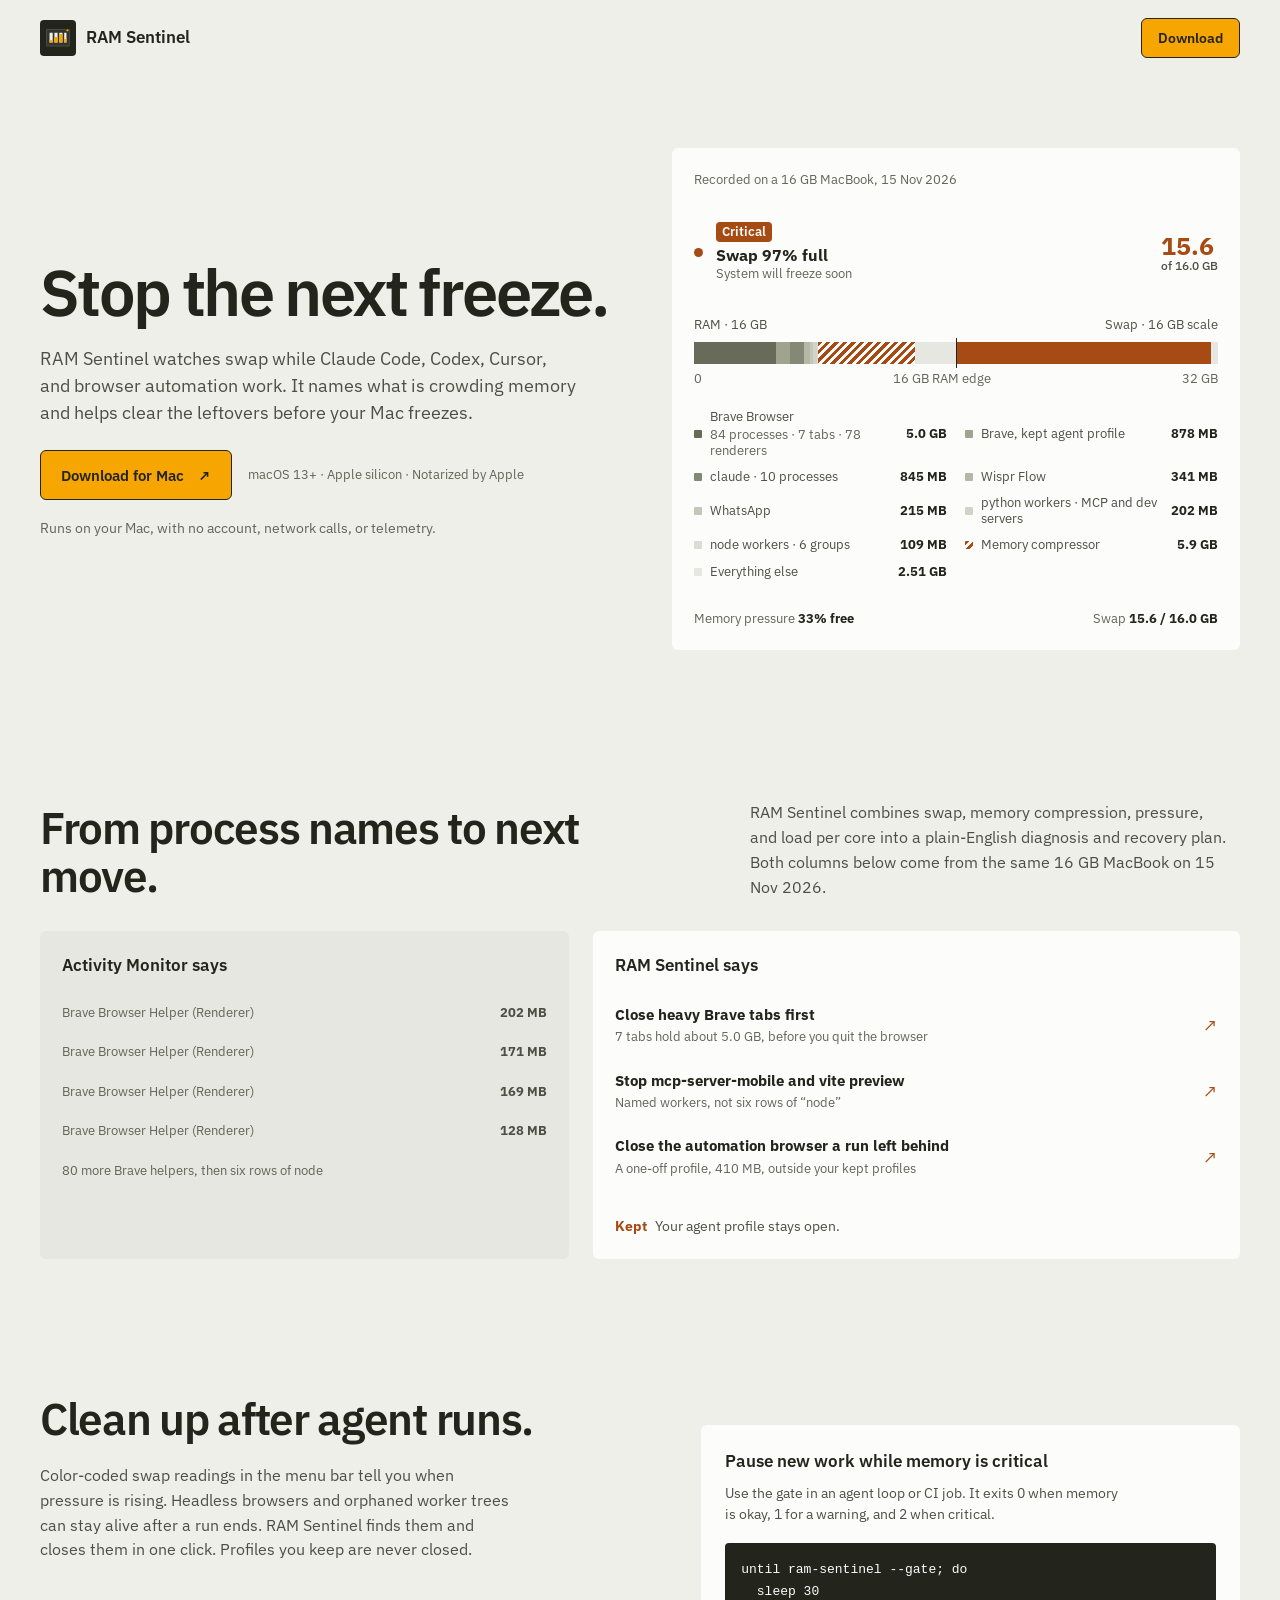
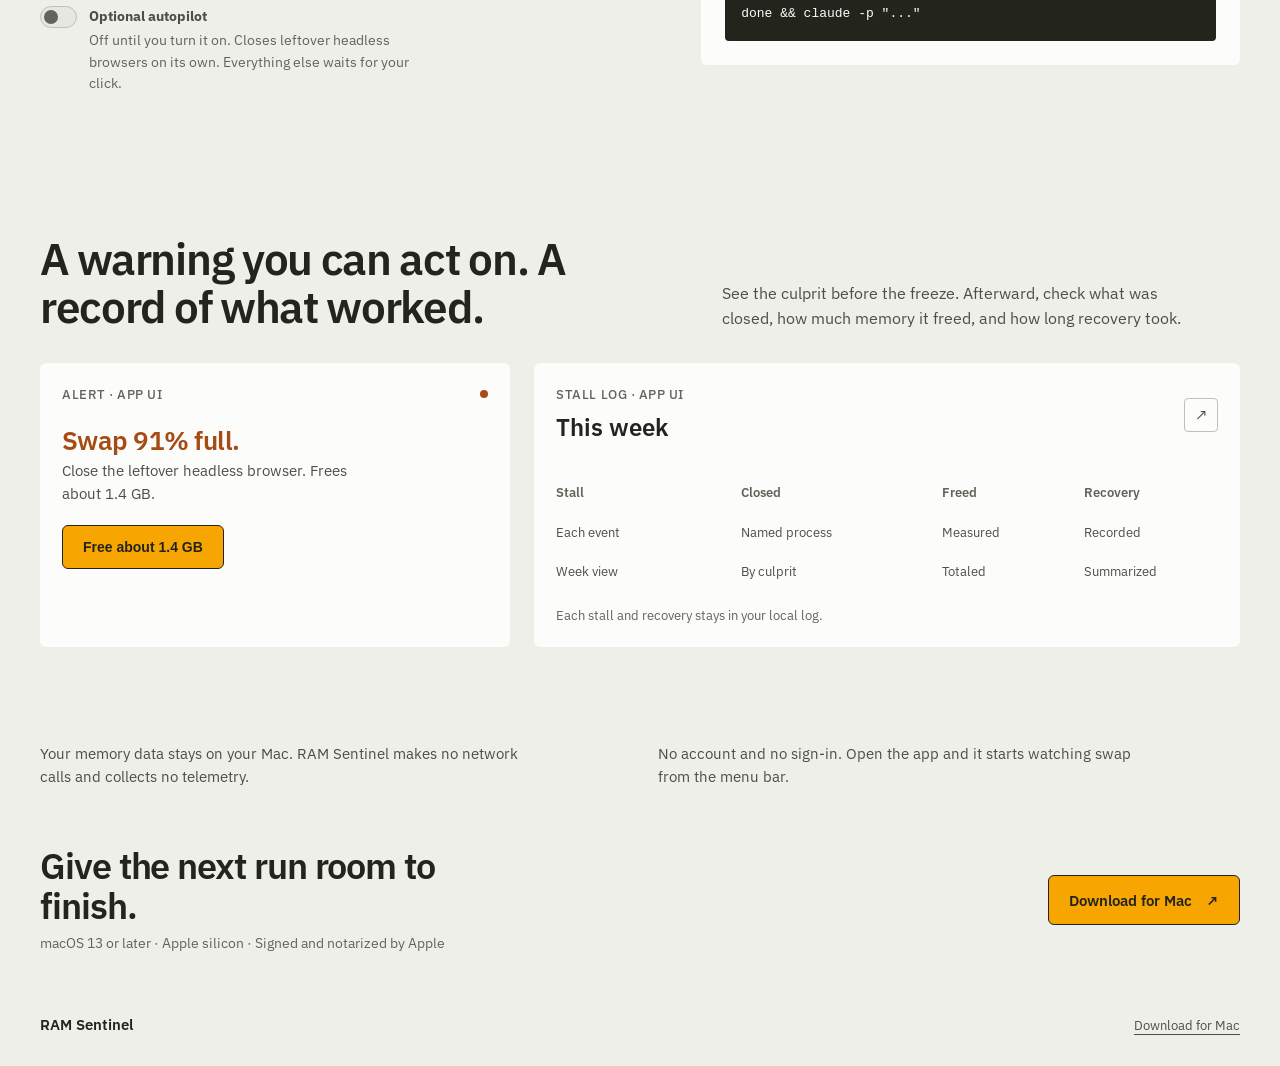
==== index.html @ 706f634c "site: RAM Sentinel landing page" ====
<!doctype html>
<html lang="en">
  <head>
    <meta charset="utf-8">
    <meta name="viewport" content="width=device-width, initial-scale=1">
    <meta name="description" content="RAM Sentinel warns Mac AI-agent workflows before swap fills, names the process behind the pressure, and helps you recover before a freeze.">
    <meta name="theme-color" content="#eeefe9">
    <meta property="og:type" content="website">
    <meta property="og:title" content="RAM Sentinel | Close the right thing before your Mac freezes">
    <meta property="og:description" content="A private Mac memory autopilot for developers running AI agents and browser automation.">
    <meta name="twitter:card" content="summary">
    <meta name="twitter:title" content="RAM Sentinel | Close the right thing before your Mac freezes">
    <meta name="twitter:description" content="A private Mac memory autopilot for developers running AI agents and browser automation.">
    <title>RAM Sentinel | Close the right thing before your Mac freezes</title>
    <link rel="icon" type="image/svg+xml" href="./ram-sentinel-mark.svg">
    <link rel="preconnect" href="https://fonts.googleapis.com">
    <link rel="preconnect" href="https://fonts.gstatic.com" crossorigin>
    <link href="https://fonts.googleapis.com/css2?family=IBM+Plex+Sans:wght@400;500;600;700&display=swap" rel="stylesheet">
    <link rel="stylesheet" href="./style.css">
  </head>
  <body>
    <header class="masthead">
      <a class="brand" href="./" aria-label="RAM Sentinel home">
        <img src="./ram-sentinel-mark.svg" width="36" height="36" alt="">
        <span>RAM Sentinel</span>
      </a>
      <nav aria-label="Main navigation">
        <a class="button button-small" href="https://github.com/kamalbuilds/ram-sentinel-releases/releases/latest/download/RamSentinel-macos.dmg">Download</a>
      </nav>
    </header>

    <main>
      <section class="hero" aria-labelledby="hero-title">
        <div class="hero-copy">
          <h1 id="hero-title">Stop the next freeze.</h1>
          <p class="lede">RAM Sentinel watches swap while Claude Code, Codex, Cursor, and browser automation work. It names what is crowding memory and helps clear the leftovers before your Mac freezes.</p>
          <div class="actions">
            <a class="button" href="https://github.com/kamalbuilds/ram-sentinel-releases/releases/latest/download/RamSentinel-macos.dmg">Download for Mac <span aria-hidden="true">↗</span></a>
            <span class="requirements">macOS 13+ · Apple silicon · Notarized by Apple</span>
          </div>
          <p class="license-line">Runs on your Mac, with no account, network calls, or telemetry.</p>
        </div>

        <figure class="memory-reading panel" data-ui="memory reading" aria-labelledby="memory-caption">
          <figcaption id="memory-caption">Recorded on a 16 GB MacBook, 15 Nov 2026</figcaption>
          <div class="reading-alert">
            <span class="state-mark" aria-hidden="true"></span>
            <div><span class="status-chip">Critical</span><strong>Swap 97% full</strong><span>System will freeze soon</span></div>
            <strong class="reading-number">15.6 <small>of 16.0 GB</small></strong>
          </div>
          <div class="memory-map" data-ui="memory map" role="img" aria-label="Sixteen gigabytes of RAM split across listed apps, memory compressor, and available memory. Swap extends almost the same distance beyond the RAM boundary.">
            <div class="memory-scale"><span>RAM · 16 GB</span><span>Swap · 16 GB scale</span></div>
            <div class="map-track">
              <div class="ram-segments">
                <i class="segment brave" title="Brave Browser, 5.0 GB"></i>
                <i class="segment kept" title="Kept Brave agent profile, 878 MB"></i>
                <i class="segment claude" title="claude, 845 MB"></i>
                <i class="segment wispr" title="Wispr Flow, 341 MB"></i>
                <i class="segment whatsapp" title="WhatsApp, 215 MB"></i>
                <i class="segment python" title="python workers, 202 MB"></i>
                <i class="segment node" title="node workers, 109 MB"></i>
                <i class="segment compressor" title="Memory compressor, 5.9 GB"></i>
                <i class="segment available" title="Everything else, 2.51 GB"></i>
              </div>
              <div class="swap-overflow" aria-hidden="true"></div>
              <span class="ram-edge" aria-hidden="true"></span>
            </div>
            <div class="map-boundaries"><span>0</span><span>16 GB RAM edge</span><span>32 GB</span></div>
            <ul class="memory-legend">
              <li><span class="legend-swatch brave"></span><span>Brave Browser<small>84 processes · 7 tabs · 78 renderers</small></span><strong>5.0 GB</strong></li>
              <li><span class="legend-swatch kept"></span><span>Brave, kept agent profile</span><strong>878 MB</strong></li>
              <li><span class="legend-swatch claude"></span><span>claude · 10 processes</span><strong>845 MB</strong></li>
              <li><span class="legend-swatch wispr"></span><span>Wispr Flow</span><strong>341 MB</strong></li>
              <li><span class="legend-swatch whatsapp"></span><span>WhatsApp</span><strong>215 MB</strong></li>
              <li><span class="legend-swatch python"></span><span>python workers · MCP and dev servers</span><strong>202 MB</strong></li>
              <li><span class="legend-swatch node"></span><span>node workers · 6 groups</span><strong>109 MB</strong></li>
              <li><span class="legend-swatch compressor"></span><span>Memory compressor</span><strong>5.9 GB</strong></li>
              <li><span class="legend-swatch available"></span><span>Everything else</span><strong>2.51 GB</strong></li>
            </ul>
            <div class="pressure-stats"><span>Memory pressure <strong>33% free</strong></span><span>Swap <strong>15.6 / 16.0 GB</strong></span></div>
          </div>
        </figure>
      </section>

      <section class="diagnosis" aria-labelledby="diagnosis-title">
        <div class="section-intro">
          <h2 id="diagnosis-title">From process names to next move.</h2>
          <p>RAM Sentinel combines swap, memory compression, pressure, and load per core into a plain-English diagnosis and recovery plan. Both columns below come from the same 16 GB MacBook on 15 Nov 2026.</p>
        </div>
        <div class="comparison">
          <div class="raw-list">
            <h3>Activity Monitor says</h3>
            <ul aria-label="Process list from Activity Monitor">
              <li><span>Brave Browser Helper (Renderer)</span><strong>202 MB</strong></li>
              <li><span>Brave Browser Helper (Renderer)</span><strong>171 MB</strong></li>
              <li><span>Brave Browser Helper (Renderer)</span><strong>169 MB</strong></li>
              <li><span>Brave Browser Helper (Renderer)</span><strong>128 MB</strong></li>
              <li><span>80 more Brave helpers, then six rows of node</span></li>
            </ul>
          </div>
          <div class="recovery-plan panel">
            <h3>RAM Sentinel says</h3>
            <ul>
              <li><span><b>Close heavy Brave tabs first</b><small>7 tabs hold about 5.0 GB, before you quit the browser</small></span><span class="plan-arrow" aria-hidden="true">↗</span></li>
              <li><span><b>Stop mcp-server-mobile and vite preview</b><small>Named workers, not six rows of “node”</small></span><span class="plan-arrow" aria-hidden="true">↗</span></li>
              <li><span><b>Close the automation browser a run left behind</b><small>A one-off profile, 410 MB, outside your kept profiles</small></span><span class="plan-arrow" aria-hidden="true">↗</span></li>
            </ul>
            <p class="kept-note"><span aria-hidden="true">Kept</span> Your agent profile stays open.</p>
          </div>
        </div>
      </section>

      <section class="agent-workflow" aria-labelledby="workflow-title">
        <div class="workflow-copy">
          <h2 id="workflow-title">Clean up after agent runs.</h2>
          <p>Color-coded swap readings in the menu bar tell you when pressure is rising. Headless browsers and orphaned worker trees can stay alive after a run ends. RAM Sentinel finds them and closes them in one click. Profiles you keep are never closed.</p>
          <p class="autopilot-note"><span class="toggle-state" aria-hidden="true"><i></i></span><span><strong>Optional autopilot</strong><small>Off until you turn it on. Closes leftover headless browsers on its own. Everything else waits for your click.</small></span></p>
        </div>
        <div class="gate-example panel">
          <h3>Pause new work while memory is critical</h3>
          <p>Use the gate in an agent loop or CI job. It exits 0 when memory is okay, 1 for a warning, and 2 when critical.</p>
          <pre><code>until ram-sentinel --gate; do&#10;  sleep 30&#10;done &amp;&amp; claude -p &quot;...&quot;</code></pre>
        </div>
      </section>

      <section class="recovery" aria-labelledby="recovery-title">
        <div class="recovery-heading">
          <h2 id="recovery-title">A warning you can act on. A record of what worked.</h2>
          <p>See the culprit before the freeze. Afterward, check what was closed, how much memory it freed, and how long recovery took.</p>
        </div>
        <div class="recovery-ui">
          <article class="alert-example panel" data-ui="alert example" aria-label="Example app alert UI">
            <div class="ui-caption"><span>ALERT · APP UI</span><span class="alert-dot" aria-hidden="true"></span></div>
            <p class="alert-title">Swap 91% full.</p>
            <p class="alert-copy">Close the leftover headless browser. Frees about 1.4 GB.</p>
            <button type="button" class="button free-button">Free about 1.4 GB</button>
          </article>
          <article class="weekly-example panel" data-ui="weekly summary" aria-label="Example weekly summary app UI">
            <div class="weekly-top"><div><span class="ui-caption">STALL LOG · APP UI</span><h3>This week</h3></div><span class="summary-icon" aria-hidden="true">↗</span></div>
            <div class="log-table" role="table" aria-label="Stall recovery summary">
              <div class="log-row log-header" role="row"><span role="columnheader">Stall</span><span role="columnheader">Closed</span><span role="columnheader">Freed</span><span role="columnheader">Recovery</span></div>
              <div class="log-row" role="row"><span role="cell">Each event</span><span role="cell">Named process</span><span role="cell">Measured</span><span role="cell">Recorded</span></div>
              <div class="log-row" role="row"><span role="cell">Week view</span><span role="cell">By culprit</span><span role="cell">Totaled</span><span role="cell">Summarized</span></div>
            </div>
            <p class="summary-foot">Each stall and recovery stays in your local log.</p>
          </article>
        </div>
      </section>

      <section class="privacy" aria-label="Privacy">
        <p>Your memory data stays on your Mac. RAM Sentinel makes no network calls and collects no telemetry.</p>
        <p>No account and no sign-in. Open the app and it starts watching swap from the menu bar.</p>
      </section>

      <section class="download-rail" aria-labelledby="download-title">
        <div><h2 id="download-title">Give the next run room to finish.</h2><p>macOS 13 or later · Apple silicon · Signed and notarized by Apple</p></div>
        <a class="button" href="https://github.com/kamalbuilds/ram-sentinel-releases/releases/latest/download/RamSentinel-macos.dmg">Download for Mac <span aria-hidden="true">↗</span></a>
      </section>
    </main>

    <footer class="site-footer">
      <a class="footer-brand" href="./">RAM Sentinel</a>
      <a href="https://github.com/kamalbuilds/ram-sentinel-releases/releases/latest/download/RamSentinel-macos.dmg">Download for Mac</a>
    </footer>
  </body>
</html>
---- style.css ----
/* Hallmark · pre-emit critique: P5 H5 E4 S5 R5 V5 */
/* Hallmark · macrostructure: Recorded pressure → diagnosis → recovery · modern-minimal · product readout · contrast: pass · nav: N1a · footer: Ft2 · no motion */
:root {
  color-scheme: light;
  --color-canvas: #eeefe9;
  --color-paper: #fcfcfa;
  --color-ink: #23251d;
  --color-body: #4d4f46;
  --color-muted: #62645a;
  --color-line: #bfc1b7;
  --color-accent: #f7a501;
  --color-accent-hover: #dd9001;
  --color-accent-active: #b17816;
  --color-accent-ink: #23251d;
  --color-warning: #a64b13;
  --color-meter-track: #e5e7e0;
  --color-focus: #1078a3;
  --color-map-brave: #686b5a;
  --color-map-kept: #a0a38e;
  --color-map-claude: #848877;
  --color-map-wispr: #b5b8a7;
  --color-map-whatsapp: #c4c7b7;
  --color-map-python: #d1d3c8;
  --color-map-node: #dbddd4;
  --color-map-compressor: #a64b13;
  --color-map-available: #e5e7e0;
  --surface: var(--color-paper);
  --font-display: "IBM Plex Sans", sans-serif;
  --font-body: "IBM Plex Sans", sans-serif;
  --font-mono: ui-monospace, SFMono-Regular, Menlo, monospace;
  --space-1: 8px;
  --space-2: 16px;
  --space-3: 24px;
  --space-4: 32px;
  --space-5: 48px;
  --space-6: 64px;
  --space-7: 88px;
  --radius-small: 4px;
  --radius-medium: 6px;
  --content-width: 1200px;
  --page-gutter: 28px;
}

* { box-sizing: border-box; }
html, body { margin: 0; overflow-x: clip; }
body {
  background: var(--color-canvas);
  color: var(--color-ink);
  font-family: var(--font-body);
  font-size: 16px;
  line-height: 1.5;
}
a { color: inherit; }
a:focus-visible, button:focus-visible { outline: 3px solid var(--color-focus); outline-offset: 3px; }
p, h1, h2, h3, figure { margin-top: 0; }
.masthead, main, .site-footer { width: min(calc(100% - var(--page-gutter) * 2), var(--content-width)); margin-inline: auto; }
.masthead {
  min-height: 76px;
  display: flex;
  align-items: center;
  justify-content: space-between;
  gap: var(--space-3);
}
.brand, .masthead nav { display: flex; align-items: center; }
.brand { gap: 10px; font-size: 17px; font-weight: 600; text-decoration: none; }
.brand img { display: block; border-radius: var(--radius-small); }
.masthead nav { gap: var(--space-3); }
.source-link, .site-footer a { text-decoration-thickness: 1px; text-underline-offset: 4px; }
.source-link { font-size: 14px; font-weight: 500; }
.button {
  min-height: 50px;
  display: inline-flex;
  align-items: center;
  justify-content: center;
  gap: 14px;
  padding: 12px 20px;
  border: 1px solid var(--color-ink);
  border-radius: var(--radius-medium);
  background: var(--color-accent);
  color: var(--color-accent-ink);
  font-size: 15px;
  font-weight: 600;
  line-height: 1.15;
  text-decoration: none;
  white-space: nowrap;
}
.button:hover { background: var(--color-accent-hover); }
.button:active { background: var(--color-accent-active); }
.button-small { min-height: 40px; padding: 10px 16px; font-size: 14px; }
.hero {
  display: grid;
  grid-template-columns: minmax(0, 1fr) minmax(0, 1fr);
  align-items: center;
  gap: clamp(36px, 5vw, 68px);
  padding-block: 72px 88px;
}
.hero-copy { max-width: 590px; }
.eyebrow { margin-bottom: 16px; color: var(--color-muted); font-size: 14px; font-weight: 600; letter-spacing: .02em; }
h1, h2 { overflow-wrap: anywhere; min-width: 0; font-weight: 600; }
h1 { max-width: 15ch; margin-bottom: 20px; font-size: clamp(48px, 5.1vw, 68px); letter-spacing: -.04em; line-height: 1.02; text-wrap: balance; }
.lede { max-width: 49ch; margin-bottom: 24px; color: var(--color-body); font-size: 18px; line-height: 1.5; text-wrap: pretty; }
.actions { display: flex; align-items: center; flex-wrap: wrap; gap: 12px 16px; }
.requirements { color: var(--color-muted); font-size: 13px; line-height: 1.4; }
.license-line { max-width: 52ch; margin: 18px 0 0; color: var(--color-muted); font-size: 14px; }
.memory-reading {
  min-width: 0;
  margin: 0;
  padding: 22px;
  border-radius: var(--radius-medium);
  background: var(--surface);
}
.memory-reading figcaption { padding-bottom: 14px; color: var(--color-muted); font-size: 13px; }
.reading-alert { display: grid; grid-template-columns: 10px minmax(0, 1fr) auto; align-items: center; gap: 12px; padding: 18px 0; }
.state-mark { width: 9px; height: 9px; border-radius: 50%; background: var(--color-warning); }
.reading-alert > div { display: grid; line-height: 1.3; }
.status-chip { width: fit-content; margin-bottom: 3px; padding: 2px 6px; border-radius: var(--radius-small); background: var(--color-warning); color: var(--color-paper); font-size: 13px; font-weight: 600; }
.reading-alert > div .status-chip { color: var(--color-paper); }
.reading-alert > div strong { font-size: 16px; }
.reading-alert > div span { color: var(--color-muted); font-size: 13px; }
.reading-number { color: var(--color-warning); font-size: 25px; font-variant-numeric: tabular-nums; line-height: 1.1; white-space: nowrap; }
.reading-number small { display: block; color: var(--color-body); font-size: 12px; font-weight: 500; text-align: right; }
.memory-map { padding-top: 14px; }
.memory-scale, .map-boundaries { display: flex; justify-content: space-between; gap: 8px; font-size: 13px; font-variant-numeric: tabular-nums; }
.memory-scale { margin-bottom: 7px; color: var(--color-body); }
.map-track { position: relative; display: flex; height: 22px; background: var(--color-meter-track); }
.ram-segments { position: relative; z-index: 1; width: 50%; height: 100%; display: flex; overflow: hidden; }
.segment { display: block; min-width: 1px; height: 100%; flex-basis: 0; }
.segment.brave, .legend-swatch.brave { flex-grow: 5; background: var(--color-map-brave); }
.segment.kept, .legend-swatch.kept { flex-grow: .878; background: var(--color-map-kept); }
.segment.claude, .legend-swatch.claude { flex-grow: .845; background: var(--color-map-claude); }
.segment.wispr, .legend-swatch.wispr { flex-grow: .341; background: var(--color-map-wispr); }
.segment.whatsapp, .legend-swatch.whatsapp { flex-grow: .215; background: var(--color-map-whatsapp); }
.segment.python, .legend-swatch.python { flex-grow: .202; background: var(--color-map-python); }
.segment.node, .legend-swatch.node { flex-grow: .109; background: var(--color-map-node); }
.segment.compressor, .legend-swatch.compressor { flex-grow: 5.9; background: repeating-linear-gradient(135deg, var(--color-warning), var(--color-warning) 3px, var(--color-paper) 3px, var(--color-paper) 6px); }
.segment.available, .legend-swatch.available { flex-grow: 2.51; background: var(--color-map-available); }
.swap-overflow { width: 48.75%; height: 100%; background: var(--color-warning); }
.ram-edge { position: absolute; z-index: 2; top: -4px; bottom: -4px; left: 50%; border-left: 1px solid var(--color-ink); }
.map-boundaries { margin-top: 5px; color: var(--color-muted); }
.memory-legend { display: grid; grid-template-columns: repeat(2, minmax(0, 1fr)); column-gap: 18px; margin: 16px 0 0; padding: 0; list-style: none; }
.memory-legend li { min-width: 0; display: grid; grid-template-columns: 9px minmax(0, 1fr) auto; align-items: center; gap: 7px; padding: 5px 0; color: var(--color-body); font-size: 13px; line-height: 1.25; }
.memory-legend li strong { color: var(--color-ink); font-size: 13px; font-variant-numeric: tabular-nums; white-space: nowrap; }
.memory-legend li small { display: block; margin-top: 2px; color: var(--color-muted); font-size: 13px; line-height: 1.2; }
.legend-swatch { width: 8px; height: 8px; border-radius: 1px; }
.pressure-stats { display: flex; justify-content: space-between; flex-wrap: wrap; gap: 8px 16px; margin-top: 12px; padding-top: 12px; color: var(--color-muted); font-size: 13px; }
.pressure-stats strong { color: var(--color-ink); font-variant-numeric: tabular-nums; }

.diagnosis { padding: 62px 0 72px; }
.section-intro { display: grid; grid-template-columns: minmax(0, 1.15fr) minmax(240px, .85fr); align-items: end; gap: 48px; margin-bottom: 32px; }
.section-intro h2, .workflow-copy h2, .recovery-heading h2, .download-rail h2 { max-width: 22ch; margin-bottom: 0; font-size: clamp(32px, 3.4vw, 44px); letter-spacing: -.03em; line-height: 1.1; }
.section-intro p, .workflow-copy > p, .recovery-heading > p { max-width: 48ch; margin-bottom: 0; color: var(--color-body); font-size: 16px; line-height: 1.55; }
.comparison { display: grid; grid-template-columns: minmax(0, .9fr) minmax(0, 1.1fr); align-items: stretch; gap: 24px; }
.raw-list, .recovery-plan { min-width: 0; padding: 22px; border-radius: var(--radius-medium); }
.raw-list { background: var(--color-meter-track); }
.recovery-plan { background: var(--color-paper); }
.raw-list h3, .recovery-plan h3, .gate-example h3 { margin-bottom: 14px; font-size: 17px; font-weight: 600; }
.raw-list ul, .recovery-plan ul { margin: 0; padding: 0; list-style: none; }
.raw-list li { min-width: 0; display: flex; justify-content: space-between; gap: 12px; padding: 10px 0; color: var(--color-muted); font-size: 13px; }
.raw-list li span { overflow: hidden; text-overflow: ellipsis; white-space: nowrap; }
.raw-list li strong { color: var(--color-body); font-size: 13px; font-variant-numeric: tabular-nums; white-space: nowrap; }
.recovery-plan li { display: flex; align-items: center; justify-content: space-between; gap: 20px; padding: 12px 0; }
.recovery-plan li > span:first-child { display: grid; gap: 2px; }
.recovery-plan li b { font-size: 15px; line-height: 1.35; }
.recovery-plan li small { color: var(--color-muted); font-size: 13px; }
.plan-arrow { flex: 0 0 auto; color: var(--color-warning); font-size: 18px; }
.kept-note { display: flex; align-items: center; gap: 8px; margin: 14px 0 0; padding-top: 12px; color: var(--color-body); font-size: 14px; }
.kept-note span { color: var(--color-warning); font-weight: 700; }

.agent-workflow { display: grid; grid-template-columns: minmax(0, 1fr) minmax(0, .94fr); align-items: center; gap: clamp(32px, 7vw, 88px); padding: 64px 0 76px; }
.workflow-copy h2 { margin-bottom: 20px; }
.autopilot-note { display: flex; align-items: flex-start; gap: 12px; margin: 24px 0 0; padding-top: 20px; }
.autopilot-note > span:last-child { display: grid; gap: 2px; }
.autopilot-note strong { font-size: 14px; }
.autopilot-note small { max-width: 42ch; color: var(--color-muted); font-size: 14px; }
.toggle-state { flex: 0 0 auto; width: 37px; height: 22px; display: flex; align-items: center; padding: 3px; border: 1px solid var(--color-line); border-radius: 20px; background: var(--color-meter-track); }
.toggle-state i { width: 14px; height: 14px; border-radius: 50%; background: var(--color-muted); }
.gate-example { padding: 24px; border-radius: var(--radius-medium); background: var(--color-paper); }
.gate-example h3 { margin-bottom: 8px; }
.gate-example p { max-width: 50ch; margin-bottom: 18px; color: var(--color-body); font-size: 14px; }
.gate-example pre { margin: 0; padding: 16px; overflow-x: auto; border-radius: var(--radius-small); background: var(--color-ink); color: var(--color-paper); font-family: var(--font-mono); font-size: 13px; line-height: 1.7; tab-size: 2; }
.gate-example code { font: inherit; }

.recovery { padding: 64px 0 72px; }
.recovery-heading { display: grid; grid-template-columns: minmax(0, 1.1fr) minmax(240px, .9fr); align-items: end; gap: 48px; margin-bottom: 32px; }
.recovery-ui { display: grid; grid-template-columns: minmax(0, .8fr) minmax(0, 1.2fr); align-items: stretch; gap: 24px; }
.alert-example, .weekly-example { min-width: 0; padding: 22px; border-radius: var(--radius-medium); background: var(--color-paper); }
.ui-caption { display: flex; align-items: center; justify-content: space-between; color: var(--color-muted); font-size: 13px; font-weight: 500; letter-spacing: .04em; }
.alert-dot { width: 8px; height: 8px; border-radius: 50%; background: var(--color-warning); }
.alert-title { margin: 22px 0 4px; color: var(--color-warning); font-size: 26px; font-weight: 600; letter-spacing: -.02em; line-height: 1.15; }
.alert-copy { max-width: 34ch; margin-bottom: 20px; color: var(--color-body); font-size: 15px; }
.free-button { min-height: 44px; font-size: 14px; }
.weekly-top { display: flex; align-items: center; justify-content: space-between; margin-bottom: 20px; }
.weekly-top > div { display: grid; gap: 5px; }
.weekly-top h3 { margin: 0; font-size: 24px; font-weight: 600; }
.summary-icon { width: 34px; height: 34px; display: grid; place-items: center; border: 1px solid var(--color-line); border-radius: var(--radius-small); color: var(--color-body); font-size: 16px; }
.log-table { padding-top: 8px; }
.log-row { display: grid; grid-template-columns: 1.05fr 1.15fr .8fr .8fr; gap: 8px; padding: 10px 0; color: var(--color-body); font-size: 13px; }
.log-row span { min-width: 0; }
.log-header { color: var(--color-muted); font-size: 13px; font-weight: 600; }
.summary-foot { margin: 14px 0 0; color: var(--color-muted); font-size: 13px; }
.privacy { display: grid; grid-template-columns: 1fr 1fr; gap: 36px; padding: 24px 0 28px; }
.privacy p { max-width: 54ch; margin: 0; color: var(--color-body); font-size: 15px; }
.privacy a { color: var(--color-ink); font-weight: 600; text-underline-offset: 3px; }
.download-rail { display: flex; align-items: center; justify-content: space-between; gap: 28px; padding: 30px 0; }
.download-rail h2 { font-size: clamp(26px, 3vw, 36px); }
.download-rail p { margin: 8px 0 0; color: var(--color-muted); font-size: 14px; }
.download-rail .button { flex: 0 0 auto; }
.site-footer { min-height: 82px; display: flex; align-items: center; justify-content: space-between; flex-wrap: wrap; gap: 16px 24px; color: var(--color-muted); font-size: 13px; }
.site-footer a { color: var(--color-body); }
.site-footer .footer-brand { color: var(--color-ink); font-size: 15px; font-weight: 600; text-decoration: none; }
.source-link:hover, .site-footer a:hover, .privacy a:hover { text-decoration-thickness: 2px; }

@media (max-width: 900px) {
  :root { --page-gutter: 24px; }
  .hero { grid-template-columns: minmax(0, 1fr); gap: 36px; padding-block: 56px 64px; }
  .hero-copy { max-width: 700px; }
  h1 { max-width: 15ch; font-size: clamp(48px, 8vw, 64px); }
  .memory-reading { width: 100%; }
  .section-intro, .recovery-heading { grid-template-columns: minmax(0, 1fr) minmax(220px, .8fr); gap: 24px; }
}
@media (max-width: 640px) {
  :root { --page-gutter: 18px; }
  .masthead { min-height: 68px; }
  .brand { gap: 8px; font-size: 15px; }
  .brand img { width: 30px; height: 30px; }
  .masthead nav { gap: 14px; }
  .source-link { font-size: 13px; }
  .button-small { min-height: 38px; padding: 9px 12px; font-size: 13px; }
  .hero { gap: 30px; padding-block: 48px 52px; }
  .eyebrow { margin-bottom: 12px; font-size: 13px; }
  h1 { max-width: 13ch; margin-bottom: 16px; font-size: clamp(42px, 11vw, 58px); }
  .lede { font-size: 17px; }
  .actions { align-items: flex-start; flex-direction: column; }
  .requirements { max-width: 34ch; }
  .memory-reading { padding: 17px; }
  .reading-alert { grid-template-columns: 9px minmax(0, 1fr); }
  .reading-number { grid-column: 2; font-size: 23px; }
  .reading-number small { display: inline; text-align: left; }
  .memory-legend { grid-template-columns: minmax(0, 1fr); }
  .diagnosis { padding: 48px 0 52px; }
  .section-intro, .recovery-heading { grid-template-columns: minmax(0, 1fr); gap: 14px; margin-bottom: 24px; }
  .section-intro h2, .workflow-copy h2, .recovery-heading h2 { font-size: clamp(30px, 8vw, 38px); }
  .comparison, .recovery-ui { grid-template-columns: minmax(0, 1fr); gap: 14px; }
  .raw-list, .recovery-plan, .alert-example, .weekly-example, .gate-example { padding: 18px; }
  .agent-workflow { grid-template-columns: minmax(0, 1fr); gap: 28px; padding: 48px 0 52px; }
  .recovery { padding: 48px 0 52px; }
  .privacy { grid-template-columns: minmax(0, 1fr); gap: 14px; padding-block: 22px; }
  .download-rail { align-items: flex-start; flex-direction: column; padding-block: 24px; }
  .download-rail .button { width: 100%; }
  .site-footer { align-items: flex-start; justify-content: flex-start; padding-block: 22px; }
}
@media (max-width: 360px) {
  :root { --page-gutter: 14px; }
  .masthead nav { gap: 10px; }
  .brand { font-size: 14px; }
  .brand img { width: 28px; height: 28px; }
  .button-small { padding-inline: 10px; }
  .memory-reading { padding: 14px; }
  .map-boundaries span:nth-child(2) { font-size: 9px; }
  .pressure-stats { flex-direction: column; }
  .memory-scale, .map-boundaries { font-family: var(--font-body); font-size: 13px; }
  .log-row { grid-template-columns: .9fr 1.05fr .72fr .7fr; gap: 5px; font-size: 13px; }
}
@media (prefers-reduced-motion: reduce) {
  *, *::before, *::after { scroll-behavior: auto !important; animation-duration: .01ms !important; animation-iteration-count: 1 !important; transition-duration: .01ms !important; }
}
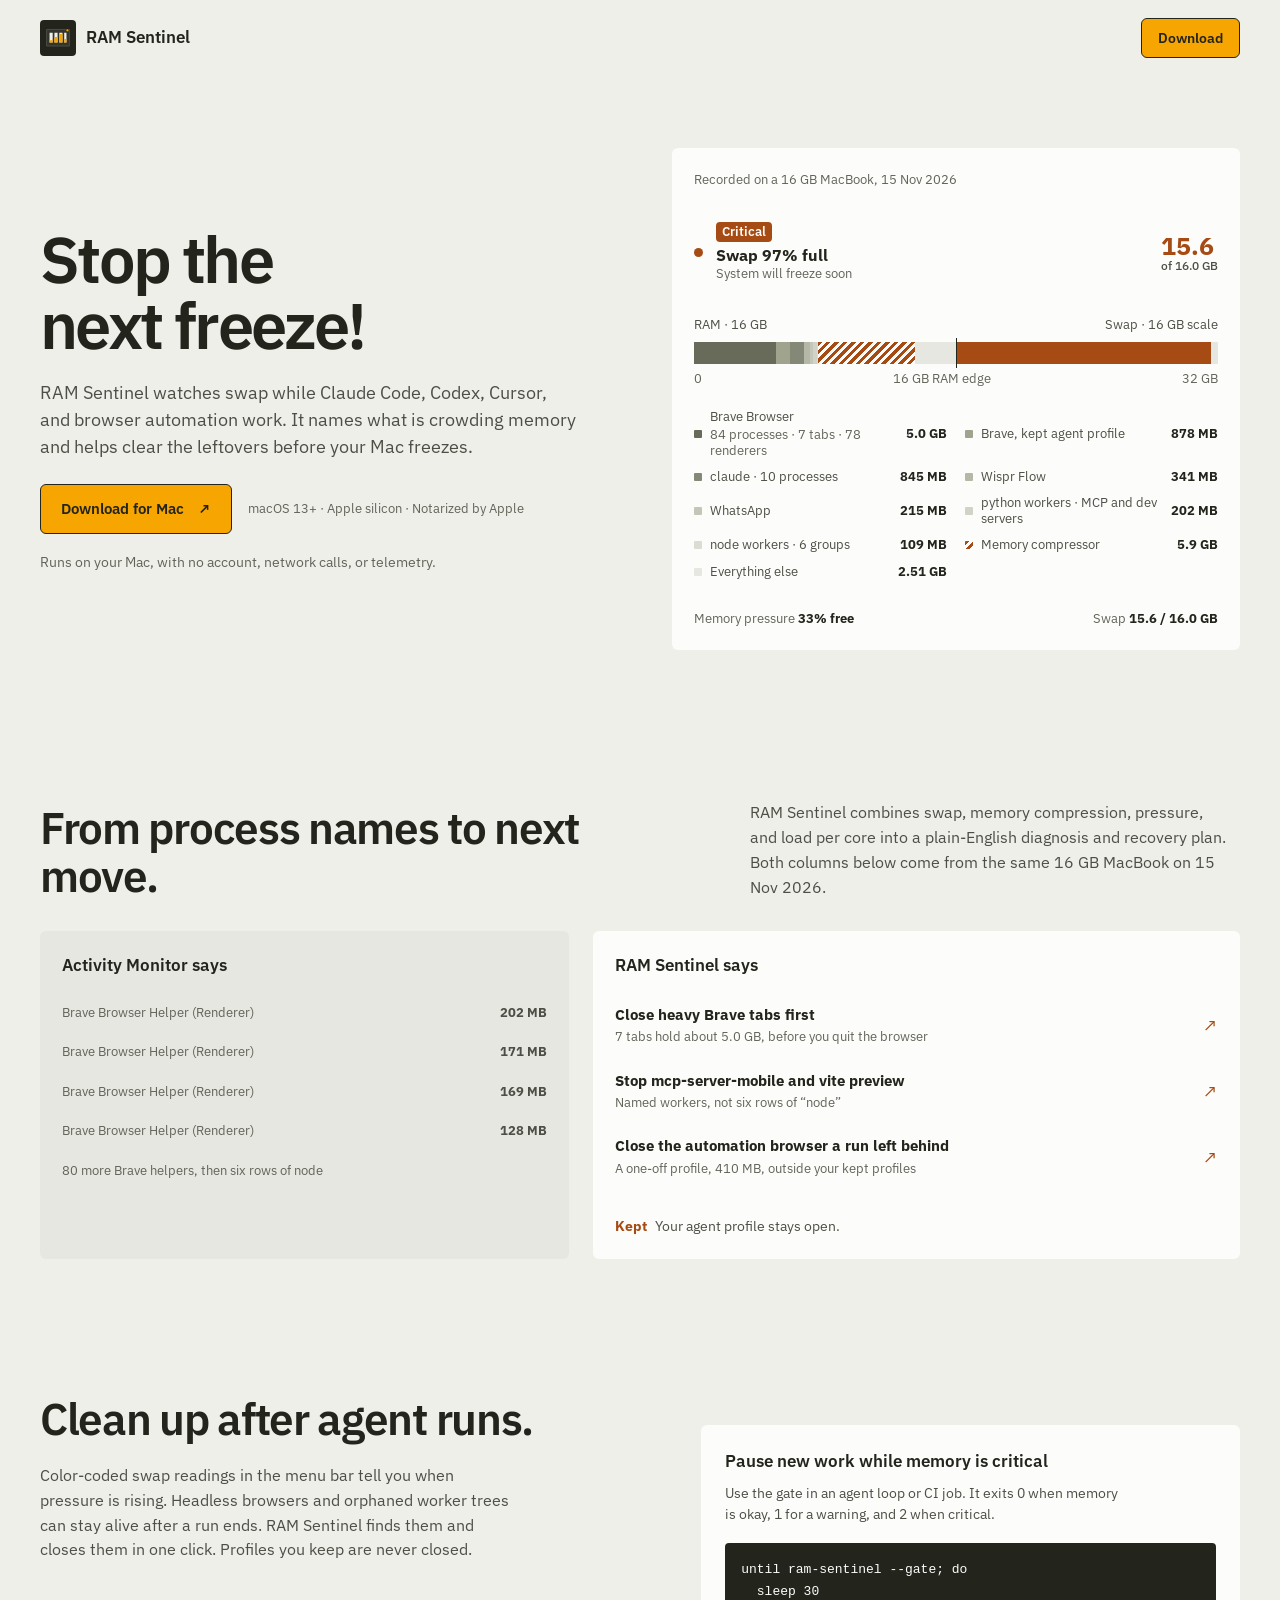
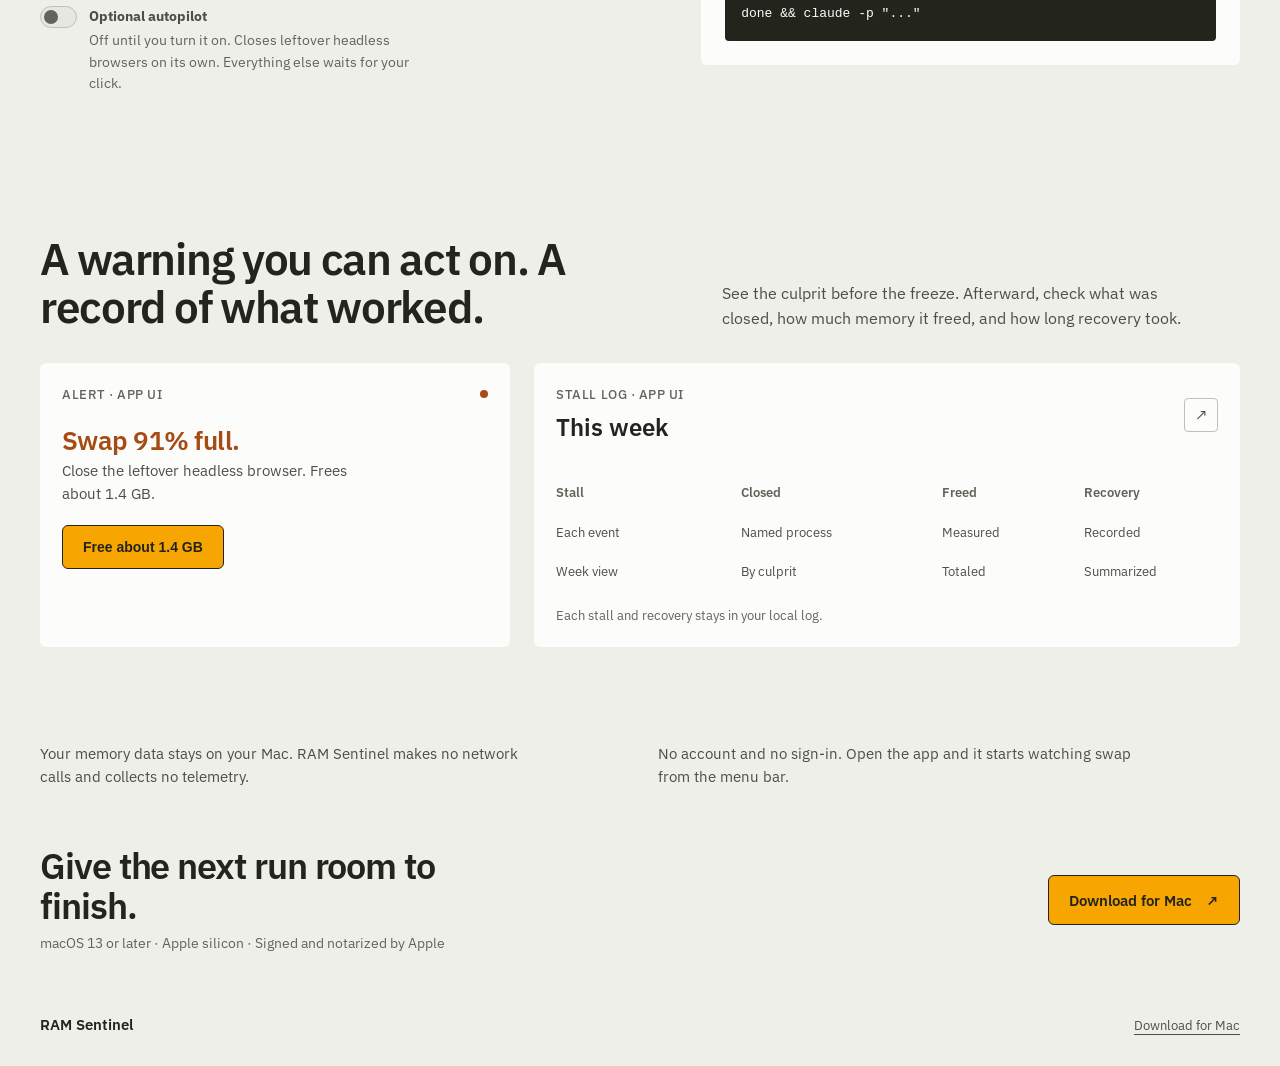
==== commit 1e4ebc86: "site: publish b4079ff" ====
--- a/index.html
+++ b/index.html
@@ -32,7 +32,7 @@
     <main>
       <section class="hero" aria-labelledby="hero-title">
         <div class="hero-copy">
-          <h1 id="hero-title">Stop the next freeze.</h1>
+          <h1 id="hero-title">Stop the next freeze!</h1>
           <p class="lede">RAM Sentinel watches swap while Claude Code, Codex, Cursor, and browser automation work. It names what is crowding memory and helps clear the leftovers before your Mac freezes.</p>
           <div class="actions">
             <a class="button" href="https://github.com/kamalbuilds/ram-sentinel-releases/releases/latest/download/RamSentinel-macos.dmg">Download for Mac <span aria-hidden="true">↗</span></a>
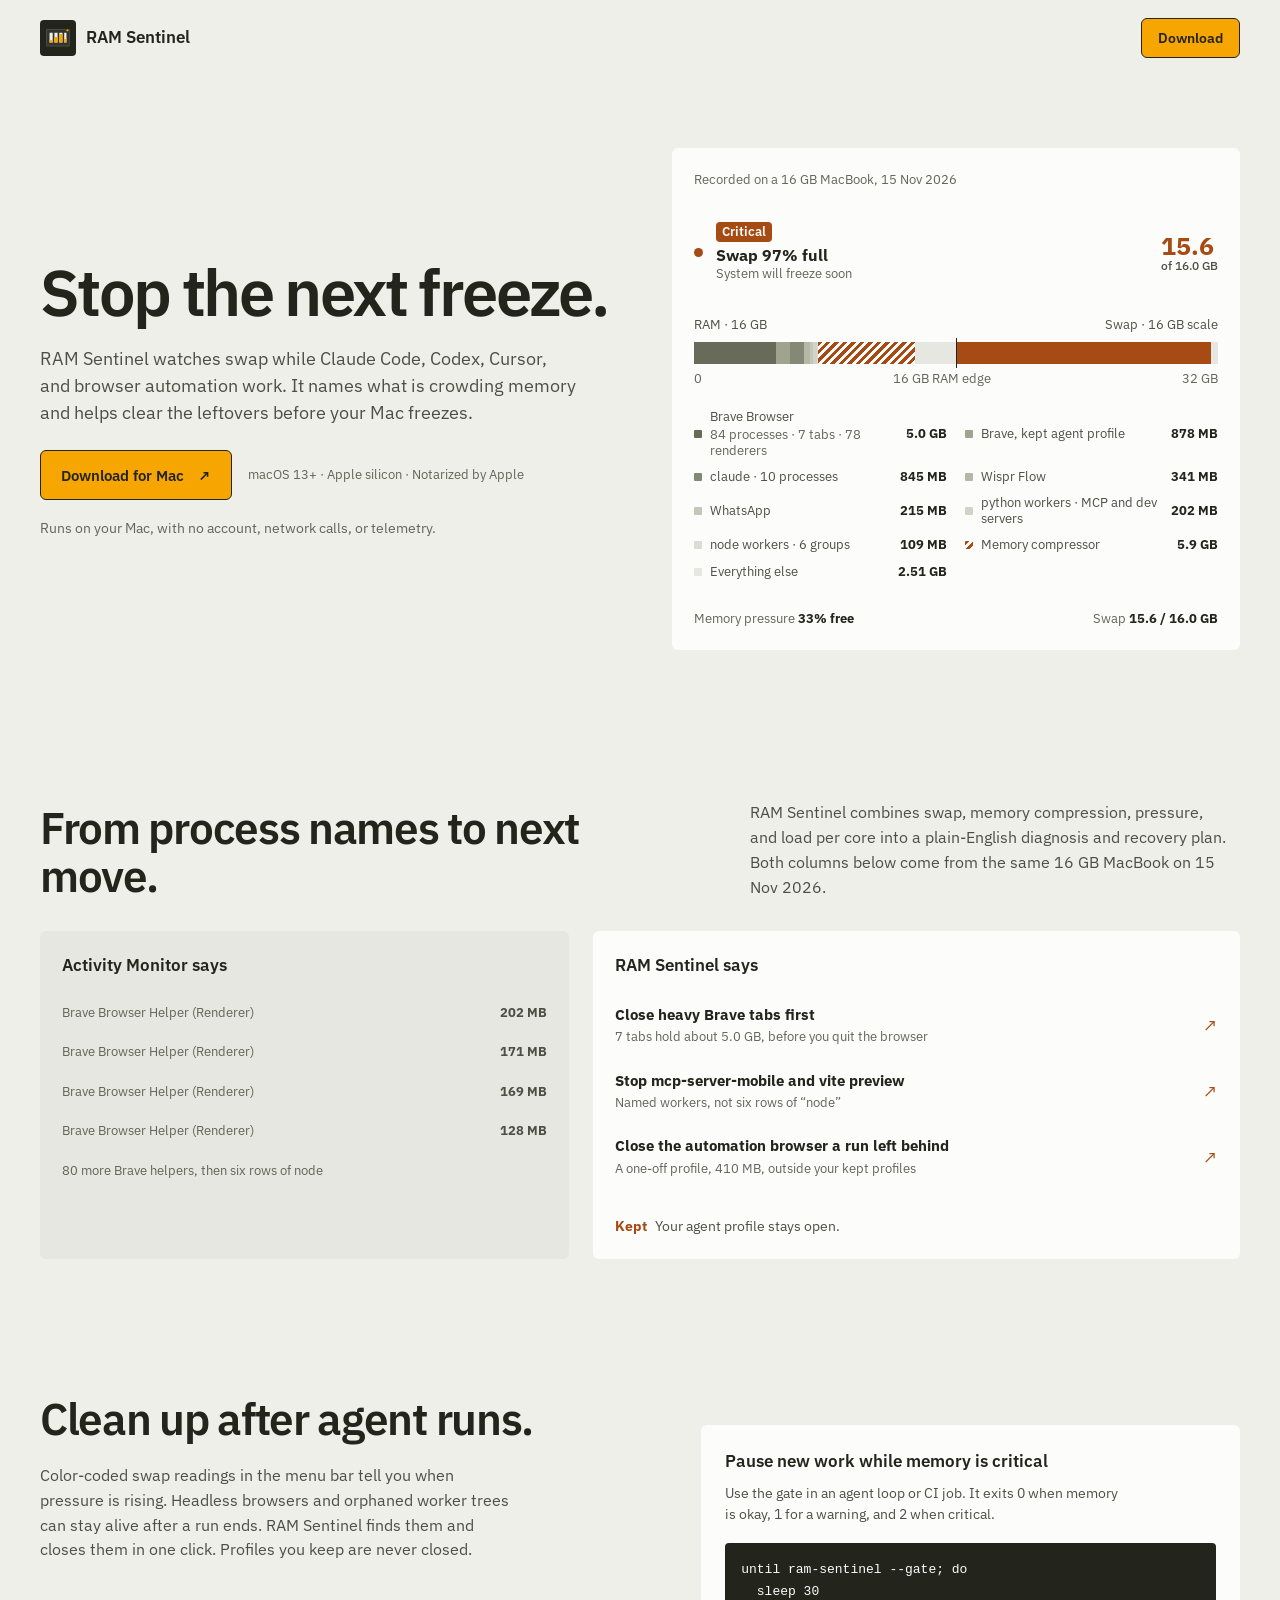
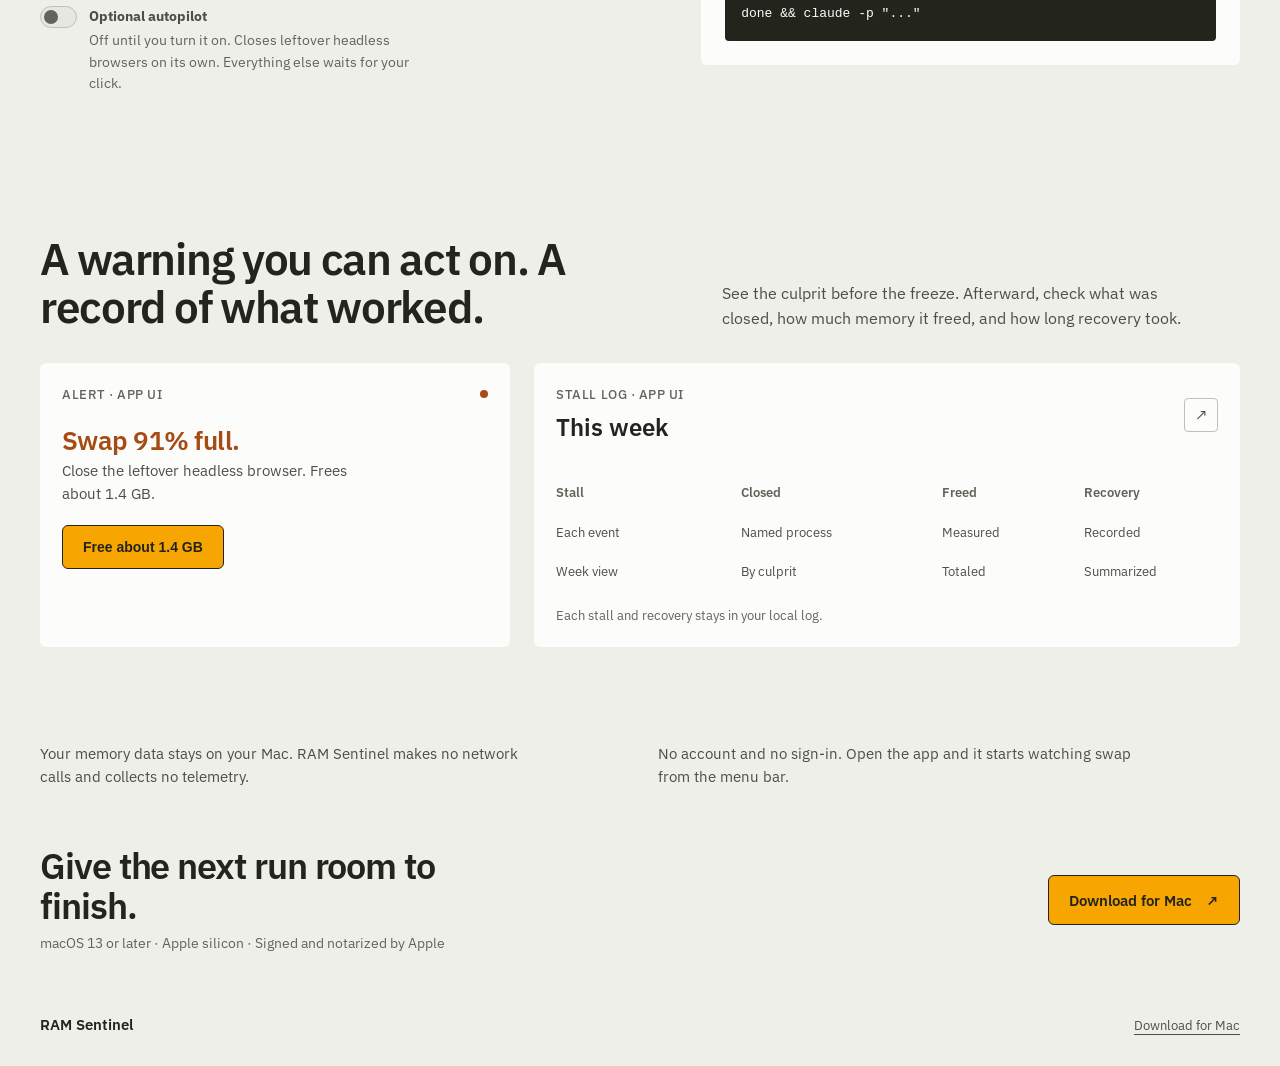
==== commit 88ae4777: "site: publish b4079ff" ====
--- a/index.html
+++ b/index.html
@@ -32,7 +32,7 @@
     <main>
       <section class="hero" aria-labelledby="hero-title">
         <div class="hero-copy">
-          <h1 id="hero-title">Stop the next freeze!</h1>
+          <h1 id="hero-title">Stop the next freeze.</h1>
           <p class="lede">RAM Sentinel watches swap while Claude Code, Codex, Cursor, and browser automation work. It names what is crowding memory and helps clear the leftovers before your Mac freezes.</p>
           <div class="actions">
             <a class="button" href="https://github.com/kamalbuilds/ram-sentinel-releases/releases/latest/download/RamSentinel-macos.dmg">Download for Mac <span aria-hidden="true">↗</span></a>
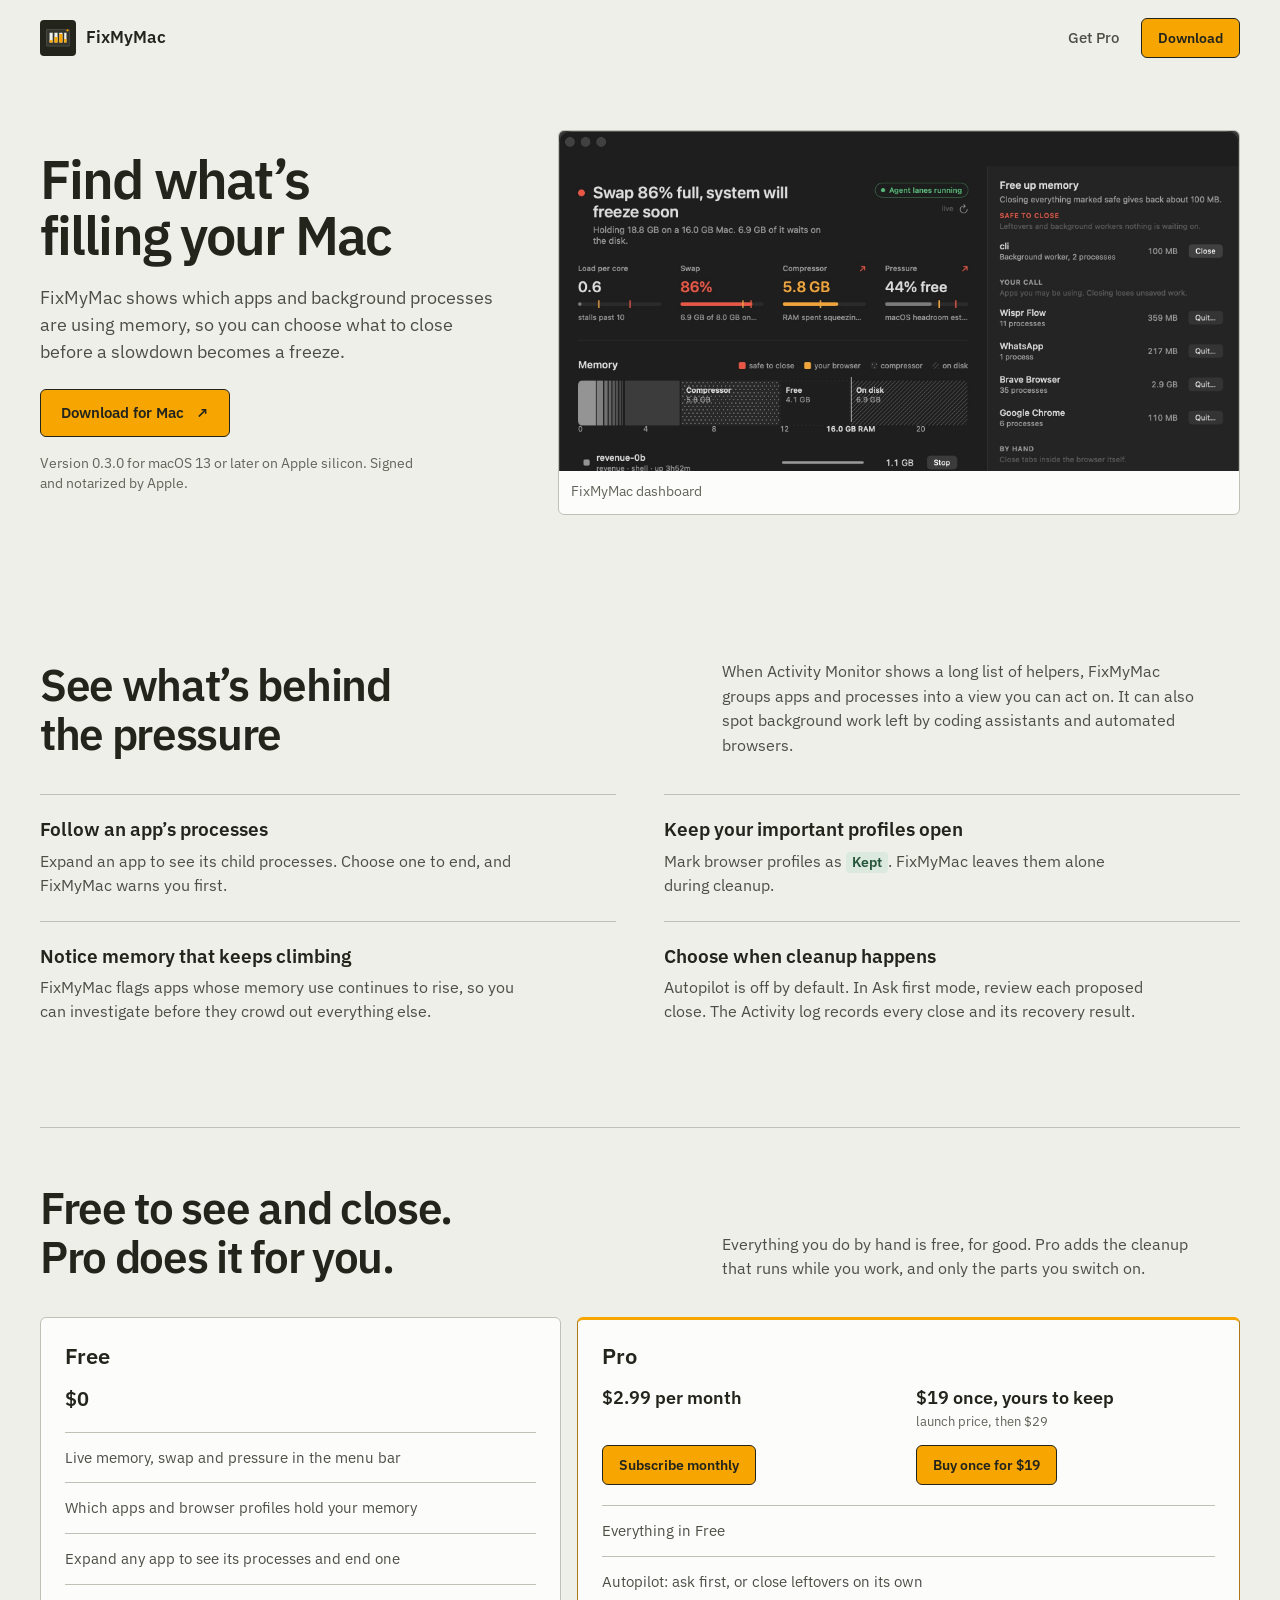
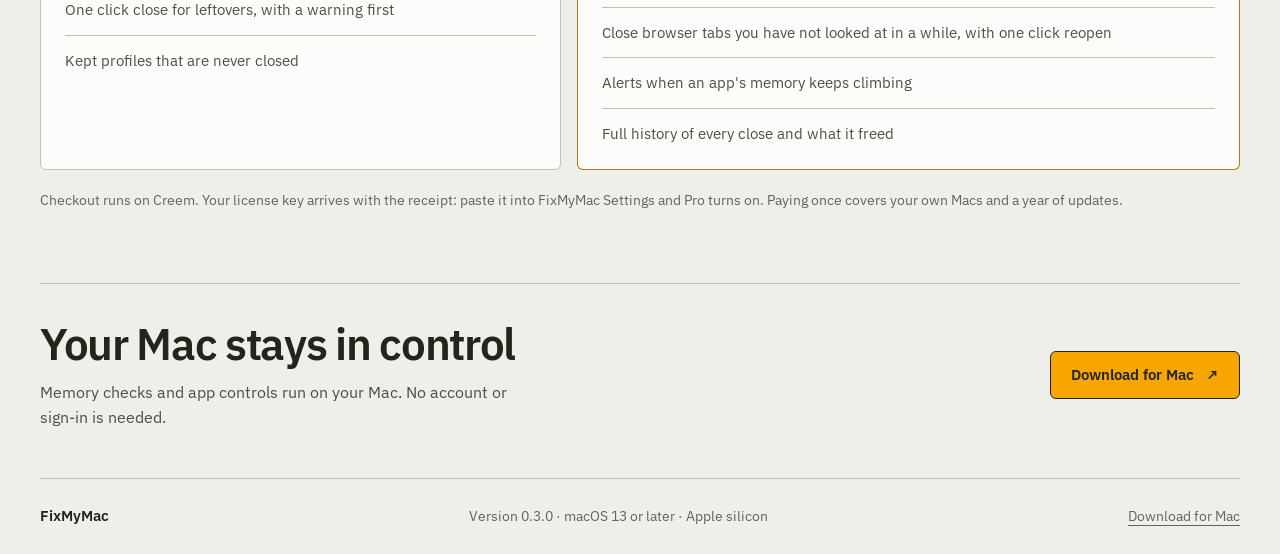
==== commit adeec3be: "site: publish 089afdd" ====
--- a/index.html
+++ b/index.html
@@ -3,15 +3,15 @@
   <head>
     <meta charset="utf-8">
     <meta name="viewport" content="width=device-width, initial-scale=1">
-    <meta name="description" content="RAM Sentinel warns Mac AI-agent workflows before swap fills, names the process behind the pressure, and helps you recover before a freeze.">
+    <meta name="description" content="FixMyMac shows what is using your Mac's memory and helps you choose what to close before a slowdown becomes a freeze.">
     <meta name="theme-color" content="#eeefe9">
     <meta property="og:type" content="website">
-    <meta property="og:title" content="RAM Sentinel | Close the right thing before your Mac freezes">
-    <meta property="og:description" content="A private Mac memory autopilot for developers running AI agents and browser automation.">
+    <meta property="og:title" content="FixMyMac for Mac">
+    <meta property="og:description" content="See what's filling your Mac's memory, then choose what to close.">
     <meta name="twitter:card" content="summary">
-    <meta name="twitter:title" content="RAM Sentinel | Close the right thing before your Mac freezes">
-    <meta name="twitter:description" content="A private Mac memory autopilot for developers running AI agents and browser automation.">
-    <title>RAM Sentinel | Close the right thing before your Mac freezes</title>
+    <meta name="twitter:title" content="FixMyMac for Mac">
+    <meta name="twitter:description" content="See what's filling your Mac's memory, then choose what to close.">
+    <title>FixMyMac for Mac | Find what's filling your memory</title>
     <link rel="icon" type="image/svg+xml" href="./ram-sentinel-mark.svg">
     <link rel="preconnect" href="https://fonts.googleapis.com">
     <link rel="preconnect" href="https://fonts.gstatic.com" crossorigin>
@@ -20,147 +20,115 @@
   </head>
   <body>
     <header class="masthead">
-      <a class="brand" href="./" aria-label="RAM Sentinel home">
+      <a class="brand" href="./" aria-label="FixMyMac home">
         <img src="./ram-sentinel-mark.svg" width="36" height="36" alt="">
-        <span>RAM Sentinel</span>
+        <span>FixMyMac</span>
       </a>
       <nav aria-label="Main navigation">
-        <a class="button button-small" href="https://github.com/kamalbuilds/ram-sentinel-releases/releases/latest/download/RamSentinel-macos.dmg">Download</a>
+        <a class="nav-link" href="#pricing">Get Pro</a>
+        <a class="button button-small" href="https://github.com/kamalbuilds/ram-sentinel-releases/releases/latest/download/FixMyMac.dmg">Download</a>
       </nav>
     </header>
 
     <main>
       <section class="hero" aria-labelledby="hero-title">
         <div class="hero-copy">
-          <h1 id="hero-title">Stop the next freeze.</h1>
-          <p class="lede">RAM Sentinel watches swap while Claude Code, Codex, Cursor, and browser automation work. It names what is crowding memory and helps clear the leftovers before your Mac freezes.</p>
-          <div class="actions">
-            <a class="button" href="https://github.com/kamalbuilds/ram-sentinel-releases/releases/latest/download/RamSentinel-macos.dmg">Download for Mac <span aria-hidden="true">↗</span></a>
-            <span class="requirements">macOS 13+ · Apple silicon · Notarized by Apple</span>
-          </div>
-          <p class="license-line">Runs on your Mac, with no account, network calls, or telemetry.</p>
+          <h1 id="hero-title">Find what’s filling your Mac</h1>
+          <p class="lede">FixMyMac shows which apps and background processes are using memory, so you can choose what to close before a slowdown becomes a freeze.</p>
+          <a class="button" href="https://github.com/kamalbuilds/ram-sentinel-releases/releases/latest/download/FixMyMac.dmg">Download for Mac <span aria-hidden="true">↗</span></a>
+          <p class="requirements">Version 0.3.0 for macOS 13 or later on Apple silicon. Signed and notarized by Apple.</p>
         </div>
 
-        <figure class="memory-reading panel" data-ui="memory reading" aria-labelledby="memory-caption">
-          <figcaption id="memory-caption">Recorded on a 16 GB MacBook, 15 Nov 2026</figcaption>
-          <div class="reading-alert">
-            <span class="state-mark" aria-hidden="true"></span>
-            <div><span class="status-chip">Critical</span><strong>Swap 97% full</strong><span>System will freeze soon</span></div>
-            <strong class="reading-number">15.6 <small>of 16.0 GB</small></strong>
-          </div>
-          <div class="memory-map" data-ui="memory map" role="img" aria-label="Sixteen gigabytes of RAM split across listed apps, memory compressor, and available memory. Swap extends almost the same distance beyond the RAM boundary.">
-            <div class="memory-scale"><span>RAM · 16 GB</span><span>Swap · 16 GB scale</span></div>
-            <div class="map-track">
-              <div class="ram-segments">
-                <i class="segment brave" title="Brave Browser, 5.0 GB"></i>
-                <i class="segment kept" title="Kept Brave agent profile, 878 MB"></i>
-                <i class="segment claude" title="claude, 845 MB"></i>
-                <i class="segment wispr" title="Wispr Flow, 341 MB"></i>
-                <i class="segment whatsapp" title="WhatsApp, 215 MB"></i>
-                <i class="segment python" title="python workers, 202 MB"></i>
-                <i class="segment node" title="node workers, 109 MB"></i>
-                <i class="segment compressor" title="Memory compressor, 5.9 GB"></i>
-                <i class="segment available" title="Everything else, 2.51 GB"></i>
-              </div>
-              <div class="swap-overflow" aria-hidden="true"></div>
-              <span class="ram-edge" aria-hidden="true"></span>
-            </div>
-            <div class="map-boundaries"><span>0</span><span>16 GB RAM edge</span><span>32 GB</span></div>
-            <ul class="memory-legend">
-              <li><span class="legend-swatch brave"></span><span>Brave Browser<small>84 processes · 7 tabs · 78 renderers</small></span><strong>5.0 GB</strong></li>
-              <li><span class="legend-swatch kept"></span><span>Brave, kept agent profile</span><strong>878 MB</strong></li>
-              <li><span class="legend-swatch claude"></span><span>claude · 10 processes</span><strong>845 MB</strong></li>
-              <li><span class="legend-swatch wispr"></span><span>Wispr Flow</span><strong>341 MB</strong></li>
-              <li><span class="legend-swatch whatsapp"></span><span>WhatsApp</span><strong>215 MB</strong></li>
-              <li><span class="legend-swatch python"></span><span>python workers · MCP and dev servers</span><strong>202 MB</strong></li>
-              <li><span class="legend-swatch node"></span><span>node workers · 6 groups</span><strong>109 MB</strong></li>
-              <li><span class="legend-swatch compressor"></span><span>Memory compressor</span><strong>5.9 GB</strong></li>
-              <li><span class="legend-swatch available"></span><span>Everything else</span><strong>2.51 GB</strong></li>
-            </ul>
-            <div class="pressure-stats"><span>Memory pressure <strong>33% free</strong></span><span>Swap <strong>15.6 / 16.0 GB</strong></span></div>
-          </div>
+        <figure class="panel product-shot">
+          <img src="./assets/dashboard.jpg" width="2000" height="1000" alt="FixMyMac dashboard showing memory pressure, swap use, a memory map, and apps that can be reviewed or closed." fetchpriority="high">
+          <figcaption>FixMyMac dashboard</figcaption>
         </figure>
       </section>
 
-      <section class="diagnosis" aria-labelledby="diagnosis-title">
+      <section class="capabilities" aria-labelledby="capabilities-title">
         <div class="section-intro">
-          <h2 id="diagnosis-title">From process names to next move.</h2>
-          <p>RAM Sentinel combines swap, memory compression, pressure, and load per core into a plain-English diagnosis and recovery plan. Both columns below come from the same 16 GB MacBook on 15 Nov 2026.</p>
+          <h2 id="capabilities-title">See what’s behind the pressure</h2>
+          <p>When Activity Monitor shows a long list of helpers, FixMyMac groups apps and processes into a view you can act on. It can also spot background work left by coding assistants and automated browsers.</p>
         </div>
-        <div class="comparison">
-          <div class="raw-list">
-            <h3>Activity Monitor says</h3>
-            <ul aria-label="Process list from Activity Monitor">
-              <li><span>Brave Browser Helper (Renderer)</span><strong>202 MB</strong></li>
-              <li><span>Brave Browser Helper (Renderer)</span><strong>171 MB</strong></li>
-              <li><span>Brave Browser Helper (Renderer)</span><strong>169 MB</strong></li>
-              <li><span>Brave Browser Helper (Renderer)</span><strong>128 MB</strong></li>
-              <li><span>80 more Brave helpers, then six rows of node</span></li>
-            </ul>
-          </div>
-          <div class="recovery-plan panel">
-            <h3>RAM Sentinel says</h3>
-            <ul>
-              <li><span><b>Close heavy Brave tabs first</b><small>7 tabs hold about 5.0 GB, before you quit the browser</small></span><span class="plan-arrow" aria-hidden="true">↗</span></li>
-              <li><span><b>Stop mcp-server-mobile and vite preview</b><small>Named workers, not six rows of “node”</small></span><span class="plan-arrow" aria-hidden="true">↗</span></li>
-              <li><span><b>Close the automation browser a run left behind</b><small>A one-off profile, 410 MB, outside your kept profiles</small></span><span class="plan-arrow" aria-hidden="true">↗</span></li>
-            </ul>
-            <p class="kept-note"><span aria-hidden="true">Kept</span> Your agent profile stays open.</p>
-          </div>
-        </div>
-      </section>
-
-      <section class="agent-workflow" aria-labelledby="workflow-title">
-        <div class="workflow-copy">
-          <h2 id="workflow-title">Clean up after agent runs.</h2>
-          <p>Color-coded swap readings in the menu bar tell you when pressure is rising. Headless browsers and orphaned worker trees can stay alive after a run ends. RAM Sentinel finds them and closes them in one click. Profiles you keep are never closed.</p>
-          <p class="autopilot-note"><span class="toggle-state" aria-hidden="true"><i></i></span><span><strong>Optional autopilot</strong><small>Off until you turn it on. Closes leftover headless browsers on its own. Everything else waits for your click.</small></span></p>
-        </div>
-        <div class="gate-example panel">
-          <h3>Pause new work while memory is critical</h3>
-          <p>Use the gate in an agent loop or CI job. It exits 0 when memory is okay, 1 for a warning, and 2 when critical.</p>
-          <pre><code>until ram-sentinel --gate; do&#10;  sleep 30&#10;done &amp;&amp; claude -p &quot;...&quot;</code></pre>
-        </div>
-      </section>
-
-      <section class="recovery" aria-labelledby="recovery-title">
-        <div class="recovery-heading">
-          <h2 id="recovery-title">A warning you can act on. A record of what worked.</h2>
-          <p>See the culprit before the freeze. Afterward, check what was closed, how much memory it freed, and how long recovery took.</p>
-        </div>
-        <div class="recovery-ui">
-          <article class="alert-example panel" data-ui="alert example" aria-label="Example app alert UI">
-            <div class="ui-caption"><span>ALERT · APP UI</span><span class="alert-dot" aria-hidden="true"></span></div>
-            <p class="alert-title">Swap 91% full.</p>
-            <p class="alert-copy">Close the leftover headless browser. Frees about 1.4 GB.</p>
-            <button type="button" class="button free-button">Free about 1.4 GB</button>
+        <div class="capability-list">
+          <article>
+            <h3>Follow an app’s processes</h3>
+            <p>Expand an app to see its child processes. Choose one to end, and FixMyMac warns you first.</p>
           </article>
-          <article class="weekly-example panel" data-ui="weekly summary" aria-label="Example weekly summary app UI">
-            <div class="weekly-top"><div><span class="ui-caption">STALL LOG · APP UI</span><h3>This week</h3></div><span class="summary-icon" aria-hidden="true">↗</span></div>
-            <div class="log-table" role="table" aria-label="Stall recovery summary">
-              <div class="log-row log-header" role="row"><span role="columnheader">Stall</span><span role="columnheader">Closed</span><span role="columnheader">Freed</span><span role="columnheader">Recovery</span></div>
-              <div class="log-row" role="row"><span role="cell">Each event</span><span role="cell">Named process</span><span role="cell">Measured</span><span role="cell">Recorded</span></div>
-              <div class="log-row" role="row"><span role="cell">Week view</span><span role="cell">By culprit</span><span role="cell">Totaled</span><span role="cell">Summarized</span></div>
-            </div>
-            <p class="summary-foot">Each stall and recovery stays in your local log.</p>
+          <article>
+            <h3>Keep your important profiles open</h3>
+            <p>Mark browser profiles as <span class="chip">Kept</span>. FixMyMac leaves them alone during cleanup.</p>
+          </article>
+          <article>
+            <h3>Notice memory that keeps climbing</h3>
+            <p>FixMyMac flags apps whose memory use continues to rise, so you can investigate before they crowd out everything else.</p>
+          </article>
+          <article>
+            <h3>Choose when cleanup happens</h3>
+            <p>Autopilot is off by default. In Ask first mode, review each proposed close. The Activity log records every close and its recovery result.</p>
           </article>
         </div>
       </section>
 
-      <section class="privacy" aria-label="Privacy">
-        <p>Your memory data stays on your Mac. RAM Sentinel makes no network calls and collects no telemetry.</p>
-        <p>No account and no sign-in. Open the app and it starts watching swap from the menu bar.</p>
+      <section class="pricing" id="pricing" aria-labelledby="pricing-title">
+        <div class="section-intro">
+          <h2 id="pricing-title">Free to see and close. Pro does it for you.</h2>
+          <p>Everything you do by hand is free, for good. Pro adds the cleanup that runs while you work, and only the parts you switch on.</p>
+        </div>
+        <div class="plan-list">
+          <article class="plan plan-free" aria-labelledby="free-title">
+            <header class="plan-heading">
+              <h3 id="free-title">Free</h3>
+              <p class="plan-price">$0</p>
+            </header>
+            <ul class="plan-features">
+              <li>Live memory, swap and pressure in the menu bar</li>
+              <li>Which apps and browser profiles hold your memory</li>
+              <li>Expand any app to see its processes and end one</li>
+              <li>One click close for leftovers, with a warning first</li>
+              <li>Kept profiles that are never closed</li>
+            </ul>
+          </article>
+          <article class="plan plan-pro" aria-labelledby="pro-title">
+            <header class="plan-heading">
+              <h3 id="pro-title">Pro</h3>
+              <div class="pro-prices" aria-label="Pro pricing options">
+                <div class="pro-option">
+                  <p class="plan-price">$2.99 per month</p>
+                  <a class="button button-small" href="https://www.creem.io/payment/prod_64BUaEwrq3vUzyEZTwCZIV">Subscribe monthly</a>
+                </div>
+                <div class="pro-option">
+                  <p class="plan-price">$19 once, yours to keep <small>launch price, then $29</small></p>
+                  <a class="button button-small" href="https://www.creem.io/payment/prod_Kmg4TrcTT8Y2qbKjIIK1">Buy once for $19</a>
+                </div>
+              </div>
+            </header>
+            <ul class="plan-features">
+              <li>Everything in Free</li>
+              <li>Autopilot: ask first, or close leftovers on its own</li>
+              <li>Close browser tabs you have not looked at in a while, with one click reopen</li>
+              <li>Alerts when an app's memory keeps climbing</li>
+              <li>Full history of every close and what it freed</li>
+            </ul>
+          </article>
+        </div>
+        <p class="pricing-note">Checkout runs on Creem. Your license key arrives with the receipt: paste it into FixMyMac Settings and Pro turns on. Paying once covers your own Macs and a year of updates.</p>
       </section>
 
-      <section class="download-rail" aria-labelledby="download-title">
-        <div><h2 id="download-title">Give the next run room to finish.</h2><p>macOS 13 or later · Apple silicon · Signed and notarized by Apple</p></div>
-        <a class="button" href="https://github.com/kamalbuilds/ram-sentinel-releases/releases/latest/download/RamSentinel-macos.dmg">Download for Mac <span aria-hidden="true">↗</span></a>
+      <section class="local-run" aria-labelledby="local-title">
+        <div>
+          <h2 id="local-title">Your Mac stays in control</h2>
+          <p>Memory checks and app controls run on your Mac. No account or sign-in is needed.</p>
+        </div>
+        <a class="button" href="https://github.com/kamalbuilds/ram-sentinel-releases/releases/latest/download/FixMyMac.dmg">Download for Mac <span aria-hidden="true">↗</span></a>
       </section>
+
     </main>
 
     <footer class="site-footer">
-      <a class="footer-brand" href="./">RAM Sentinel</a>
-      <a href="https://github.com/kamalbuilds/ram-sentinel-releases/releases/latest/download/RamSentinel-macos.dmg">Download for Mac</a>
+      <a class="footer-brand" href="./">FixMyMac</a>
+      <span>Version 0.3.0 · macOS 13 or later · Apple silicon</span>
+      <a href="https://github.com/kamalbuilds/ram-sentinel-releases/releases/latest/download/FixMyMac.dmg">Download for Mac</a>
     </footer>
   </body>
 </html>
--- a/style.css
+++ b/style.css
@@ -1,9 +1,9 @@
-/* Hallmark · pre-emit critique: P5 H5 E4 S5 R5 V5 */
-/* Hallmark · macrostructure: Recorded pressure → diagnosis → recovery · modern-minimal · product readout · contrast: pass · nav: N1a · footer: Ft2 · no motion */
+/* Hallmark · macrostructure: Product readout, then recovery choices · theme: Warm mineral instrument */
 :root {
   color-scheme: light;
   --color-canvas: #eeefe9;
   --color-paper: #fcfcfa;
+  --surface: var(--color-paper);
   --color-ink: #23251d;
   --color-body: #4d4f46;
   --color-muted: #62645a;
@@ -12,22 +12,10 @@
   --color-accent-hover: #dd9001;
   --color-accent-active: #b17816;
   --color-accent-ink: #23251d;
-  --color-warning: #a64b13;
-  --color-meter-track: #e5e7e0;
   --color-focus: #1078a3;
-  --color-map-brave: #686b5a;
-  --color-map-kept: #a0a38e;
-  --color-map-claude: #848877;
-  --color-map-wispr: #b5b8a7;
-  --color-map-whatsapp: #c4c7b7;
-  --color-map-python: #d1d3c8;
-  --color-map-node: #dbddd4;
-  --color-map-compressor: #a64b13;
-  --color-map-available: #e5e7e0;
-  --surface: var(--color-paper);
-  --font-display: "IBM Plex Sans", sans-serif;
+  --color-kept-bg: #dce9df;
+  --color-kept-ink: #26543b;
   --font-body: "IBM Plex Sans", sans-serif;
-  --font-mono: ui-monospace, SFMono-Regular, Menlo, monospace;
   --space-1: 8px;
   --space-2: 16px;
   --space-3: 24px;
@@ -51,9 +39,12 @@
   line-height: 1.5;
 }
 a { color: inherit; }
-a:focus-visible, button:focus-visible { outline: 3px solid var(--color-focus); outline-offset: 3px; }
+a:focus-visible { outline: 3px solid var(--color-focus); outline-offset: 3px; }
 p, h1, h2, h3, figure { margin-top: 0; }
-.masthead, main, .site-footer { width: min(calc(100% - var(--page-gutter) * 2), var(--content-width)); margin-inline: auto; }
+.masthead, main, .site-footer {
+  width: min(calc(100% - var(--page-gutter) * 2), var(--content-width));
+  margin-inline: auto;
+}
 .masthead {
   min-height: 76px;
   display: flex;
@@ -61,18 +52,14 @@
   justify-content: space-between;
   gap: var(--space-3);
 }
-.brand, .masthead nav { display: flex; align-items: center; }
-.brand { gap: 10px; font-size: 17px; font-weight: 600; text-decoration: none; }
+.brand { display: flex; align-items: center; gap: 10px; font-size: 17px; font-weight: 600; text-decoration: none; }
 .brand img { display: block; border-radius: var(--radius-small); }
-.masthead nav { gap: var(--space-3); }
-.source-link, .site-footer a { text-decoration-thickness: 1px; text-underline-offset: 4px; }
-.source-link { font-size: 14px; font-weight: 500; }
 .button {
-  min-height: 50px;
+  min-height: 48px;
   display: inline-flex;
   align-items: center;
   justify-content: center;
-  gap: 14px;
+  gap: 12px;
   padding: 12px 20px;
   border: 1px solid var(--color-ink);
   border-radius: var(--radius-medium);
@@ -86,180 +73,102 @@
 }
 .button:hover { background: var(--color-accent-hover); }
 .button:active { background: var(--color-accent-active); }
-.button-small { min-height: 40px; padding: 10px 16px; font-size: 14px; }
+.button-small { min-height: 40px; padding: 9px 16px; font-size: 14px; }
 .hero {
   display: grid;
-  grid-template-columns: minmax(0, 1fr) minmax(0, 1fr);
+  grid-template-columns: minmax(0, .8fr) minmax(0, 1.2fr);
   align-items: center;
-  gap: clamp(36px, 5vw, 68px);
-  padding-block: 72px 88px;
+  gap: clamp(32px, 5vw, 64px);
+  padding-block: 54px 88px;
 }
-.hero-copy { max-width: 590px; }
-.eyebrow { margin-bottom: 16px; color: var(--color-muted); font-size: 14px; font-weight: 600; letter-spacing: .02em; }
-h1, h2 { overflow-wrap: anywhere; min-width: 0; font-weight: 600; }
-h1 { max-width: 15ch; margin-bottom: 20px; font-size: clamp(48px, 5.1vw, 68px); letter-spacing: -.04em; line-height: 1.02; text-wrap: balance; }
-.lede { max-width: 49ch; margin-bottom: 24px; color: var(--color-body); font-size: 18px; line-height: 1.5; text-wrap: pretty; }
-.actions { display: flex; align-items: center; flex-wrap: wrap; gap: 12px 16px; }
-.requirements { color: var(--color-muted); font-size: 13px; line-height: 1.4; }
-.license-line { max-width: 52ch; margin: 18px 0 0; color: var(--color-muted); font-size: 14px; }
-.memory-reading {
-  min-width: 0;
-  margin: 0;
-  padding: 22px;
-  border-radius: var(--radius-medium);
-  background: var(--surface);
+.hero-copy { max-width: 500px; }
+h1, h2 { overflow-wrap: anywhere; min-width: 0; font-weight: 600; text-wrap: balance; }
+h1 { max-width: 17ch; margin-bottom: 20px; font-size: clamp(42px, 4.2vw, 56px); letter-spacing: -.035em; line-height: 1.04; }
+.lede { max-width: 46ch; margin-bottom: 24px; color: var(--color-body); font-size: 18px; line-height: 1.5; text-wrap: pretty; }
+.requirements { max-width: 48ch; margin: 16px 0 0; color: var(--color-muted); font-size: 14px; line-height: 1.45; }
+.product-shot { min-width: 0; margin: 0; overflow: hidden; border: 1px solid var(--color-line); border-radius: var(--radius-medium); background: var(--surface); }
+.product-shot img { display: block; width: 100%; height: auto; }
+.product-shot figcaption { margin: 10px 12px 12px; color: var(--color-muted); font-size: 14px; }
+.chip { display: inline-block; padding: 1px 6px; border-radius: var(--radius-small); background: var(--color-kept-bg); color: var(--color-kept-ink); font-size: 14px; font-weight: 600; line-height: 1.35; }
+.capabilities { padding-block: 56px 80px; }
+.section-intro { display: grid; grid-template-columns: minmax(0, 1.1fr) minmax(240px, .9fr); align-items: end; gap: 48px; margin-bottom: 36px; }
+.section-intro h2, .local-run h2 { max-width: 20ch; margin-bottom: 0; font-size: clamp(32px, 3.5vw, 44px); letter-spacing: -.03em; line-height: 1.1; }
+.section-intro p, .local-run p { max-width: 48ch; margin-bottom: 0; color: var(--color-body); font-size: 16px; line-height: 1.55; }
+.capability-list { display: grid; grid-template-columns: repeat(2, minmax(0, 1fr)); column-gap: 48px; }
+.capability-list article { min-width: 0; padding: 22px 0 24px; border-top: 1px solid var(--color-line); }
+.capability-list h3 { margin-bottom: 7px; font-size: 19px; font-weight: 600; line-height: 1.3; }
+.capability-list p { max-width: 48ch; margin-bottom: 0; color: var(--color-body); font-size: 16px; line-height: 1.5; }
+.pricing { padding-block: 56px 72px; border-top: 1px solid var(--color-line); }
+.plan-list { display: grid; grid-template-columns: minmax(0, .88fr) minmax(0, 1.12fr); align-items: stretch; gap: 16px; }
+.plan { min-width: 0; padding: 24px; border: 1px solid var(--color-line); border-radius: var(--radius-medium); background: var(--surface); }
+.plan-pro { border-color: var(--color-accent-active); border-top: 3px solid var(--color-accent); padding-top: 22px; }
+.plan-heading { display: grid; gap: 16px; padding-bottom: 20px; border-bottom: 1px solid var(--color-line); }
+.plan-heading h3 { margin: 0; font-size: 22px; font-weight: 600; line-height: 1.25; }
+.plan-price { margin: 0; font-size: 20px; font-weight: 600; line-height: 1.3; }
+.pro-prices { display: grid; grid-template-columns: repeat(2, minmax(0, 1fr)); gap: 16px; }
+.pro-prices .plan-price { font-size: 18px; }
+.pro-option { display: grid; align-content: space-between; justify-items: start; gap: 14px; }
+.nav-link { margin-right: 18px; color: var(--color-body); font-size: 15px; font-weight: 500; text-decoration: none; white-space: nowrap; }
+.nav-link:hover { color: var(--color-accent-hover); }
+.pro-prices small { display: block; margin-top: 4px; color: var(--color-muted); font-size: 13px; font-weight: 400; line-height: 1.4; }
+.plan-features { margin: 0; padding: 0; list-style: none; }
+.plan-features li { padding: 14px 0; border-bottom: 1px solid var(--color-line); color: var(--color-body); font-size: 15px; line-height: 1.45; }
+.plan-features li:last-child { border-bottom: 0; padding-bottom: 0; }
+.pricing-note { margin: 20px 0 0; color: var(--color-muted); font-size: 14px; line-height: 1.5; }
+.local-run { display: flex; align-items: center; justify-content: space-between; gap: 32px; padding: 36px 0 48px; border-top: 1px solid var(--color-line); }
+.local-run > div { display: grid; gap: 12px; }
+.local-run .button { flex: 0 0 auto; }
+.site-footer {
+  min-height: 76px;
+  display: flex;
+  align-items: center;
+  justify-content: space-between;
+  flex-wrap: wrap;
+  gap: 12px 24px;
+  border-top: 1px solid var(--color-line);
+  color: var(--color-muted);
+  font-size: 14px;
 }
-.memory-reading figcaption { padding-bottom: 14px; color: var(--color-muted); font-size: 13px; }
-.reading-alert { display: grid; grid-template-columns: 10px minmax(0, 1fr) auto; align-items: center; gap: 12px; padding: 18px 0; }
-.state-mark { width: 9px; height: 9px; border-radius: 50%; background: var(--color-warning); }
-.reading-alert > div { display: grid; line-height: 1.3; }
-.status-chip { width: fit-content; margin-bottom: 3px; padding: 2px 6px; border-radius: var(--radius-small); background: var(--color-warning); color: var(--color-paper); font-size: 13px; font-weight: 600; }
-.reading-alert > div .status-chip { color: var(--color-paper); }
-.reading-alert > div strong { font-size: 16px; }
-.reading-alert > div span { color: var(--color-muted); font-size: 13px; }
-.reading-number { color: var(--color-warning); font-size: 25px; font-variant-numeric: tabular-nums; line-height: 1.1; white-space: nowrap; }
-.reading-number small { display: block; color: var(--color-body); font-size: 12px; font-weight: 500; text-align: right; }
-.memory-map { padding-top: 14px; }
-.memory-scale, .map-boundaries { display: flex; justify-content: space-between; gap: 8px; font-size: 13px; font-variant-numeric: tabular-nums; }
-.memory-scale { margin-bottom: 7px; color: var(--color-body); }
-.map-track { position: relative; display: flex; height: 22px; background: var(--color-meter-track); }
-.ram-segments { position: relative; z-index: 1; width: 50%; height: 100%; display: flex; overflow: hidden; }
-.segment { display: block; min-width: 1px; height: 100%; flex-basis: 0; }
-.segment.brave, .legend-swatch.brave { flex-grow: 5; background: var(--color-map-brave); }
-.segment.kept, .legend-swatch.kept { flex-grow: .878; background: var(--color-map-kept); }
-.segment.claude, .legend-swatch.claude { flex-grow: .845; background: var(--color-map-claude); }
-.segment.wispr, .legend-swatch.wispr { flex-grow: .341; background: var(--color-map-wispr); }
-.segment.whatsapp, .legend-swatch.whatsapp { flex-grow: .215; background: var(--color-map-whatsapp); }
-.segment.python, .legend-swatch.python { flex-grow: .202; background: var(--color-map-python); }
-.segment.node, .legend-swatch.node { flex-grow: .109; background: var(--color-map-node); }
-.segment.compressor, .legend-swatch.compressor { flex-grow: 5.9; background: repeating-linear-gradient(135deg, var(--color-warning), var(--color-warning) 3px, var(--color-paper) 3px, var(--color-paper) 6px); }
-.segment.available, .legend-swatch.available { flex-grow: 2.51; background: var(--color-map-available); }
-.swap-overflow { width: 48.75%; height: 100%; background: var(--color-warning); }
-.ram-edge { position: absolute; z-index: 2; top: -4px; bottom: -4px; left: 50%; border-left: 1px solid var(--color-ink); }
-.map-boundaries { margin-top: 5px; color: var(--color-muted); }
-.memory-legend { display: grid; grid-template-columns: repeat(2, minmax(0, 1fr)); column-gap: 18px; margin: 16px 0 0; padding: 0; list-style: none; }
-.memory-legend li { min-width: 0; display: grid; grid-template-columns: 9px minmax(0, 1fr) auto; align-items: center; gap: 7px; padding: 5px 0; color: var(--color-body); font-size: 13px; line-height: 1.25; }
-.memory-legend li strong { color: var(--color-ink); font-size: 13px; font-variant-numeric: tabular-nums; white-space: nowrap; }
-.memory-legend li small { display: block; margin-top: 2px; color: var(--color-muted); font-size: 13px; line-height: 1.2; }
-.legend-swatch { width: 8px; height: 8px; border-radius: 1px; }
-.pressure-stats { display: flex; justify-content: space-between; flex-wrap: wrap; gap: 8px 16px; margin-top: 12px; padding-top: 12px; color: var(--color-muted); font-size: 13px; }
-.pressure-stats strong { color: var(--color-ink); font-variant-numeric: tabular-nums; }
-
-.diagnosis { padding: 62px 0 72px; }
-.section-intro { display: grid; grid-template-columns: minmax(0, 1.15fr) minmax(240px, .85fr); align-items: end; gap: 48px; margin-bottom: 32px; }
-.section-intro h2, .workflow-copy h2, .recovery-heading h2, .download-rail h2 { max-width: 22ch; margin-bottom: 0; font-size: clamp(32px, 3.4vw, 44px); letter-spacing: -.03em; line-height: 1.1; }
-.section-intro p, .workflow-copy > p, .recovery-heading > p { max-width: 48ch; margin-bottom: 0; color: var(--color-body); font-size: 16px; line-height: 1.55; }
-.comparison { display: grid; grid-template-columns: minmax(0, .9fr) minmax(0, 1.1fr); align-items: stretch; gap: 24px; }
-.raw-list, .recovery-plan { min-width: 0; padding: 22px; border-radius: var(--radius-medium); }
-.raw-list { background: var(--color-meter-track); }
-.recovery-plan { background: var(--color-paper); }
-.raw-list h3, .recovery-plan h3, .gate-example h3 { margin-bottom: 14px; font-size: 17px; font-weight: 600; }
-.raw-list ul, .recovery-plan ul { margin: 0; padding: 0; list-style: none; }
-.raw-list li { min-width: 0; display: flex; justify-content: space-between; gap: 12px; padding: 10px 0; color: var(--color-muted); font-size: 13px; }
-.raw-list li span { overflow: hidden; text-overflow: ellipsis; white-space: nowrap; }
-.raw-list li strong { color: var(--color-body); font-size: 13px; font-variant-numeric: tabular-nums; white-space: nowrap; }
-.recovery-plan li { display: flex; align-items: center; justify-content: space-between; gap: 20px; padding: 12px 0; }
-.recovery-plan li > span:first-child { display: grid; gap: 2px; }
-.recovery-plan li b { font-size: 15px; line-height: 1.35; }
-.recovery-plan li small { color: var(--color-muted); font-size: 13px; }
-.plan-arrow { flex: 0 0 auto; color: var(--color-warning); font-size: 18px; }
-.kept-note { display: flex; align-items: center; gap: 8px; margin: 14px 0 0; padding-top: 12px; color: var(--color-body); font-size: 14px; }
-.kept-note span { color: var(--color-warning); font-weight: 700; }
-
-.agent-workflow { display: grid; grid-template-columns: minmax(0, 1fr) minmax(0, .94fr); align-items: center; gap: clamp(32px, 7vw, 88px); padding: 64px 0 76px; }
-.workflow-copy h2 { margin-bottom: 20px; }
-.autopilot-note { display: flex; align-items: flex-start; gap: 12px; margin: 24px 0 0; padding-top: 20px; }
-.autopilot-note > span:last-child { display: grid; gap: 2px; }
-.autopilot-note strong { font-size: 14px; }
-.autopilot-note small { max-width: 42ch; color: var(--color-muted); font-size: 14px; }
-.toggle-state { flex: 0 0 auto; width: 37px; height: 22px; display: flex; align-items: center; padding: 3px; border: 1px solid var(--color-line); border-radius: 20px; background: var(--color-meter-track); }
-.toggle-state i { width: 14px; height: 14px; border-radius: 50%; background: var(--color-muted); }
-.gate-example { padding: 24px; border-radius: var(--radius-medium); background: var(--color-paper); }
-.gate-example h3 { margin-bottom: 8px; }
-.gate-example p { max-width: 50ch; margin-bottom: 18px; color: var(--color-body); font-size: 14px; }
-.gate-example pre { margin: 0; padding: 16px; overflow-x: auto; border-radius: var(--radius-small); background: var(--color-ink); color: var(--color-paper); font-family: var(--font-mono); font-size: 13px; line-height: 1.7; tab-size: 2; }
-.gate-example code { font: inherit; }
-
-.recovery { padding: 64px 0 72px; }
-.recovery-heading { display: grid; grid-template-columns: minmax(0, 1.1fr) minmax(240px, .9fr); align-items: end; gap: 48px; margin-bottom: 32px; }
-.recovery-ui { display: grid; grid-template-columns: minmax(0, .8fr) minmax(0, 1.2fr); align-items: stretch; gap: 24px; }
-.alert-example, .weekly-example { min-width: 0; padding: 22px; border-radius: var(--radius-medium); background: var(--color-paper); }
-.ui-caption { display: flex; align-items: center; justify-content: space-between; color: var(--color-muted); font-size: 13px; font-weight: 500; letter-spacing: .04em; }
-.alert-dot { width: 8px; height: 8px; border-radius: 50%; background: var(--color-warning); }
-.alert-title { margin: 22px 0 4px; color: var(--color-warning); font-size: 26px; font-weight: 600; letter-spacing: -.02em; line-height: 1.15; }
-.alert-copy { max-width: 34ch; margin-bottom: 20px; color: var(--color-body); font-size: 15px; }
-.free-button { min-height: 44px; font-size: 14px; }
-.weekly-top { display: flex; align-items: center; justify-content: space-between; margin-bottom: 20px; }
-.weekly-top > div { display: grid; gap: 5px; }
-.weekly-top h3 { margin: 0; font-size: 24px; font-weight: 600; }
-.summary-icon { width: 34px; height: 34px; display: grid; place-items: center; border: 1px solid var(--color-line); border-radius: var(--radius-small); color: var(--color-body); font-size: 16px; }
-.log-table { padding-top: 8px; }
-.log-row { display: grid; grid-template-columns: 1.05fr 1.15fr .8fr .8fr; gap: 8px; padding: 10px 0; color: var(--color-body); font-size: 13px; }
-.log-row span { min-width: 0; }
-.log-header { color: var(--color-muted); font-size: 13px; font-weight: 600; }
-.summary-foot { margin: 14px 0 0; color: var(--color-muted); font-size: 13px; }
-.privacy { display: grid; grid-template-columns: 1fr 1fr; gap: 36px; padding: 24px 0 28px; }
-.privacy p { max-width: 54ch; margin: 0; color: var(--color-body); font-size: 15px; }
-.privacy a { color: var(--color-ink); font-weight: 600; text-underline-offset: 3px; }
-.download-rail { display: flex; align-items: center; justify-content: space-between; gap: 28px; padding: 30px 0; }
-.download-rail h2 { font-size: clamp(26px, 3vw, 36px); }
-.download-rail p { margin: 8px 0 0; color: var(--color-muted); font-size: 14px; }
-.download-rail .button { flex: 0 0 auto; }
-.site-footer { min-height: 82px; display: flex; align-items: center; justify-content: space-between; flex-wrap: wrap; gap: 16px 24px; color: var(--color-muted); font-size: 13px; }
-.site-footer a { color: var(--color-body); }
+.site-footer a { text-underline-offset: 4px; }
 .site-footer .footer-brand { color: var(--color-ink); font-size: 15px; font-weight: 600; text-decoration: none; }
-.source-link:hover, .site-footer a:hover, .privacy a:hover { text-decoration-thickness: 2px; }
 
 @media (max-width: 900px) {
   :root { --page-gutter: 24px; }
-  .hero { grid-template-columns: minmax(0, 1fr); gap: 36px; padding-block: 56px 64px; }
-  .hero-copy { max-width: 700px; }
-  h1 { max-width: 15ch; font-size: clamp(48px, 8vw, 64px); }
-  .memory-reading { width: 100%; }
-  .section-intro, .recovery-heading { grid-template-columns: minmax(0, 1fr) minmax(220px, .8fr); gap: 24px; }
+  .hero { grid-template-columns: minmax(0, 1fr); gap: 32px; padding-block: 48px 64px; }
+  .hero-copy { max-width: 680px; }
+  .product-shot { width: 100%; }
+  .section-intro { grid-template-columns: minmax(0, 1fr) minmax(220px, .8fr); gap: 24px; }
+  .plan-list { grid-template-columns: minmax(0, 1fr); }
 }
 @media (max-width: 640px) {
-  :root { --page-gutter: 18px; }
+  :root { --page-gutter: 20px; }
   .masthead { min-height: 68px; }
   .brand { gap: 8px; font-size: 15px; }
   .brand img { width: 30px; height: 30px; }
-  .masthead nav { gap: 14px; }
-  .source-link { font-size: 13px; }
-  .button-small { min-height: 38px; padding: 9px 12px; font-size: 13px; }
-  .hero { gap: 30px; padding-block: 48px 52px; }
-  .eyebrow { margin-bottom: 12px; font-size: 13px; }
-  h1 { max-width: 13ch; margin-bottom: 16px; font-size: clamp(42px, 11vw, 58px); }
+  .button-small { min-height: 40px; padding-inline: 12px; }
+  .hero { gap: 24px; padding-block: 40px 48px; }
+  h1 { max-width: 18ch; margin-bottom: 16px; font-size: clamp(40px, 10vw, 48px); }
   .lede { font-size: 17px; }
-  .actions { align-items: flex-start; flex-direction: column; }
-  .requirements { max-width: 34ch; }
-  .memory-reading { padding: 17px; }
-  .reading-alert { grid-template-columns: 9px minmax(0, 1fr); }
-  .reading-number { grid-column: 2; font-size: 23px; }
-  .reading-number small { display: inline; text-align: left; }
-  .memory-legend { grid-template-columns: minmax(0, 1fr); }
-  .diagnosis { padding: 48px 0 52px; }
-  .section-intro, .recovery-heading { grid-template-columns: minmax(0, 1fr); gap: 14px; margin-bottom: 24px; }
-  .section-intro h2, .workflow-copy h2, .recovery-heading h2 { font-size: clamp(30px, 8vw, 38px); }
-  .comparison, .recovery-ui { grid-template-columns: minmax(0, 1fr); gap: 14px; }
-  .raw-list, .recovery-plan, .alert-example, .weekly-example, .gate-example { padding: 18px; }
-  .agent-workflow { grid-template-columns: minmax(0, 1fr); gap: 28px; padding: 48px 0 52px; }
-  .recovery { padding: 48px 0 52px; }
-  .privacy { grid-template-columns: minmax(0, 1fr); gap: 14px; padding-block: 22px; }
-  .download-rail { align-items: flex-start; flex-direction: column; padding-block: 24px; }
-  .download-rail .button { width: 100%; }
-  .site-footer { align-items: flex-start; justify-content: flex-start; padding-block: 22px; }
+  .requirements { max-width: 40ch; }
+  .capabilities { padding-block: 42px 56px; }
+  .pricing { padding-block: 42px 52px; }
+  .section-intro { grid-template-columns: minmax(0, 1fr); gap: 14px; margin-bottom: 24px; }
+  .section-intro h2, .local-run h2 { font-size: clamp(30px, 8vw, 38px); }
+  .capability-list { grid-template-columns: minmax(0, 1fr); }
+  .capability-list article { padding-block: 18px 20px; }
+  .plan { padding: 20px; }
+  .plan-pro { padding-top: 18px; }
+  .pro-prices { grid-template-columns: minmax(0, 1fr); gap: 20px; }
+  .pro-prices .plan-price { font-size: 17px; }
+  .local-run { align-items: flex-start; flex-direction: column; gap: 20px; padding-block: 30px 36px; }
+  .site-footer { align-items: flex-start; justify-content: flex-start; padding-block: 20px; }
+  .site-footer span { flex-basis: 100%; order: 1; }
 }
 @media (max-width: 360px) {
-  :root { --page-gutter: 14px; }
-  .masthead nav { gap: 10px; }
+  :root { --page-gutter: 16px; }
   .brand { font-size: 14px; }
   .brand img { width: 28px; height: 28px; }
   .button-small { padding-inline: 10px; }
-  .memory-reading { padding: 14px; }
-  .map-boundaries span:nth-child(2) { font-size: 9px; }
-  .pressure-stats { flex-direction: column; }
-  .memory-scale, .map-boundaries { font-family: var(--font-body); font-size: 13px; }
-  .log-row { grid-template-columns: .9fr 1.05fr .72fr .7fr; gap: 5px; font-size: 13px; }
 }
 @media (prefers-reduced-motion: reduce) {
   *, *::before, *::after { scroll-behavior: auto !important; animation-duration: .01ms !important; animation-iteration-count: 1 !important; transition-duration: .01ms !important; }
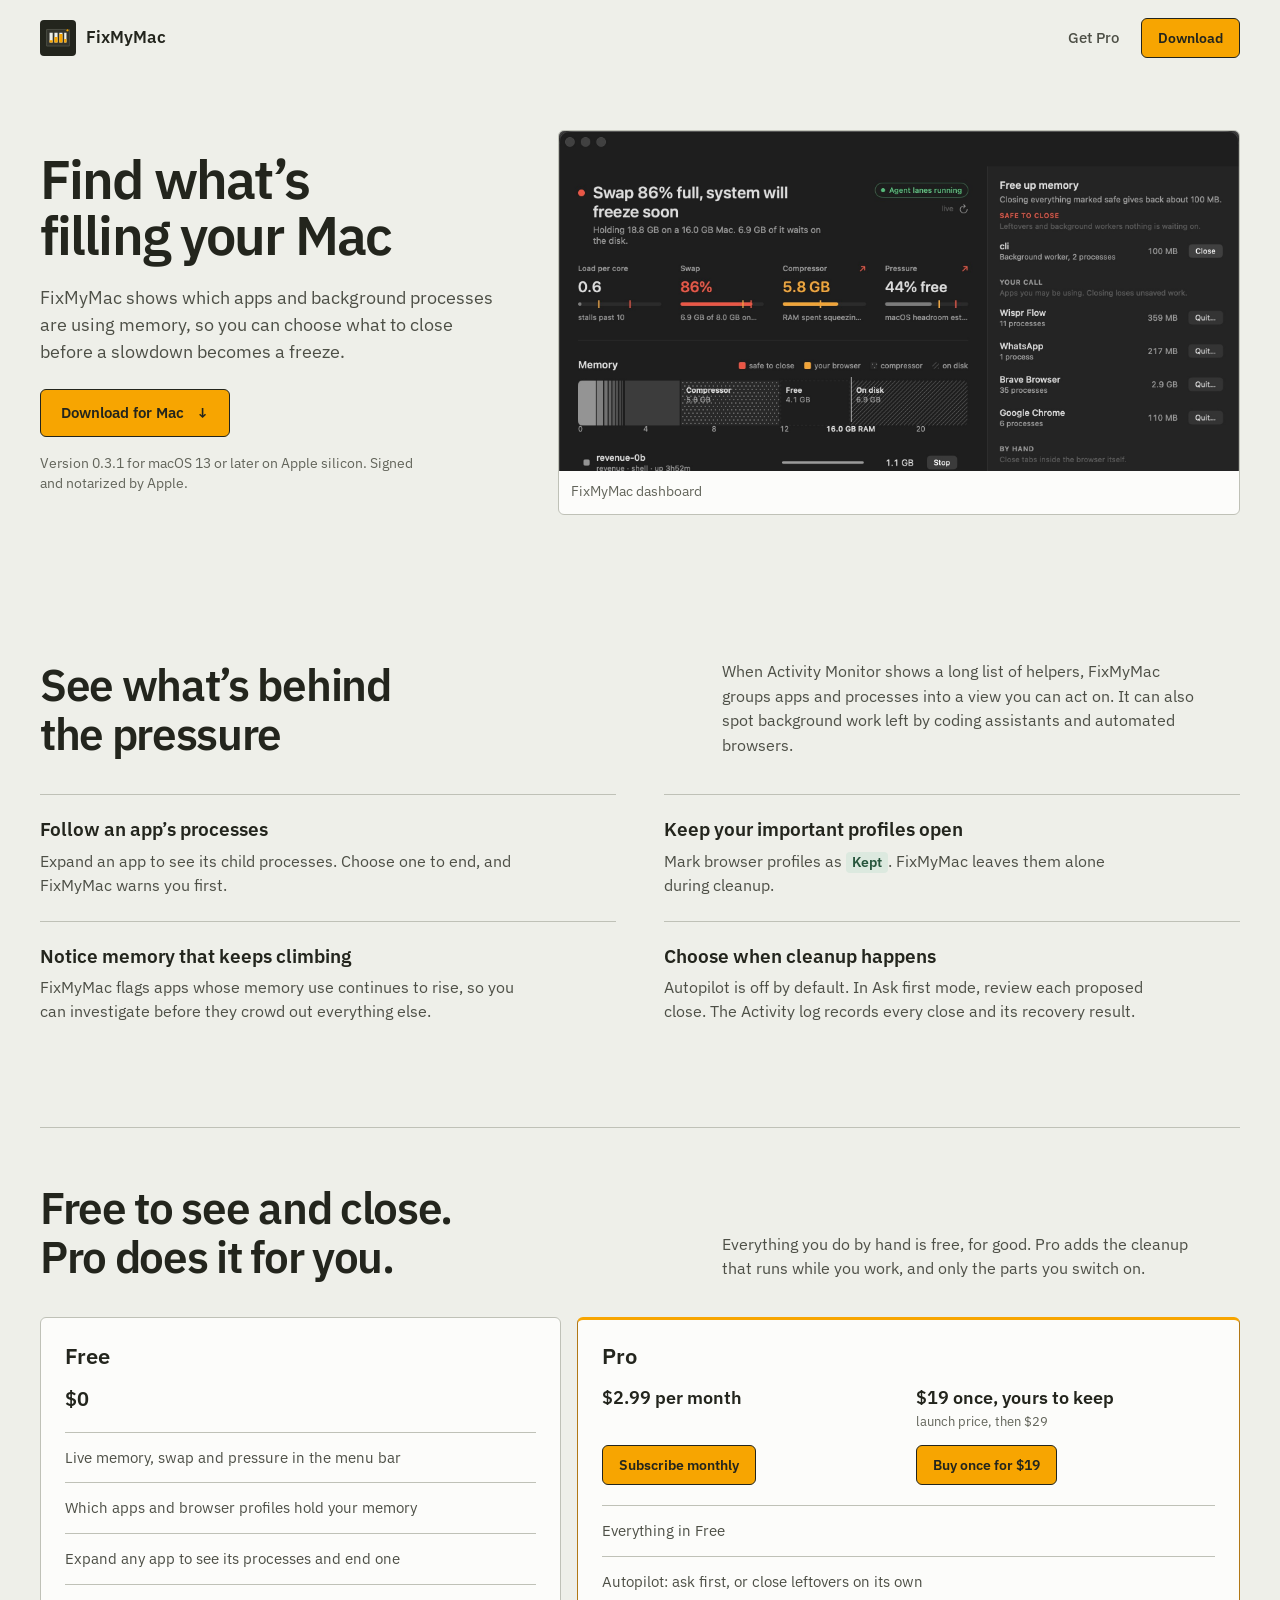
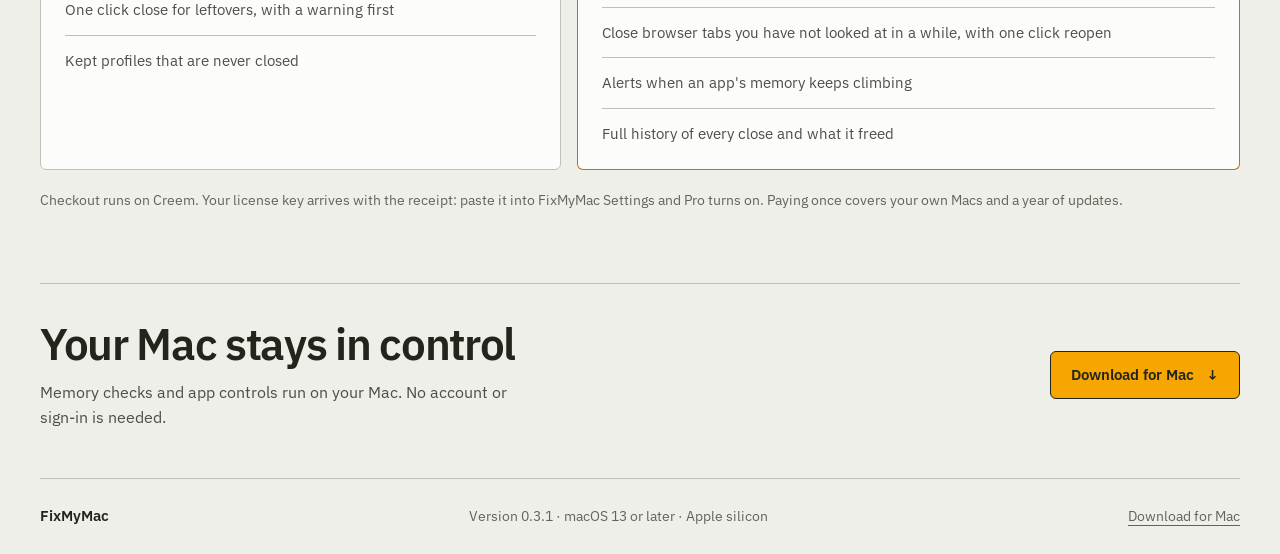
==== commit 6e890a68: "site: publish 2ac3656" ====
--- a/index.html
+++ b/index.html
@@ -26,7 +26,7 @@
       </a>
       <nav aria-label="Main navigation">
         <a class="nav-link" href="#pricing">Get Pro</a>
-        <a class="button button-small" href="https://github.com/kamalbuilds/ram-sentinel-releases/releases/latest/download/FixMyMac.dmg">Download</a>
+        <a class="button button-small" href="https://fixmymac.pro/FixMyMac.dmg" download>Download</a>
       </nav>
     </header>
 
@@ -35,8 +35,8 @@
         <div class="hero-copy">
           <h1 id="hero-title">Find what’s filling your Mac</h1>
           <p class="lede">FixMyMac shows which apps and background processes are using memory, so you can choose what to close before a slowdown becomes a freeze.</p>
-          <a class="button" href="https://github.com/kamalbuilds/ram-sentinel-releases/releases/latest/download/FixMyMac.dmg">Download for Mac <span aria-hidden="true">↗</span></a>
-          <p class="requirements">Version 0.3.0 for macOS 13 or later on Apple silicon. Signed and notarized by Apple.</p>
+          <a class="button" href="https://fixmymac.pro/FixMyMac.dmg" download>Download for Mac <span aria-hidden="true">↓</span></a>
+          <p class="requirements">Version 0.3.1 for macOS 13 or later on Apple silicon. Signed and notarized by Apple.</p>
         </div>
 
         <figure class="panel product-shot">
@@ -120,15 +120,15 @@
           <h2 id="local-title">Your Mac stays in control</h2>
           <p>Memory checks and app controls run on your Mac. No account or sign-in is needed.</p>
         </div>
-        <a class="button" href="https://github.com/kamalbuilds/ram-sentinel-releases/releases/latest/download/FixMyMac.dmg">Download for Mac <span aria-hidden="true">↗</span></a>
+        <a class="button" href="https://fixmymac.pro/FixMyMac.dmg" download>Download for Mac <span aria-hidden="true">↓</span></a>
       </section>
 
     </main>
 
     <footer class="site-footer">
       <a class="footer-brand" href="./">FixMyMac</a>
-      <span>Version 0.3.0 · macOS 13 or later · Apple silicon</span>
-      <a href="https://github.com/kamalbuilds/ram-sentinel-releases/releases/latest/download/FixMyMac.dmg">Download for Mac</a>
+      <span>Version 0.3.1 · macOS 13 or later · Apple silicon</span>
+      <a href="https://fixmymac.pro/FixMyMac.dmg" download>Download for Mac</a>
     </footer>
   </body>
 </html>
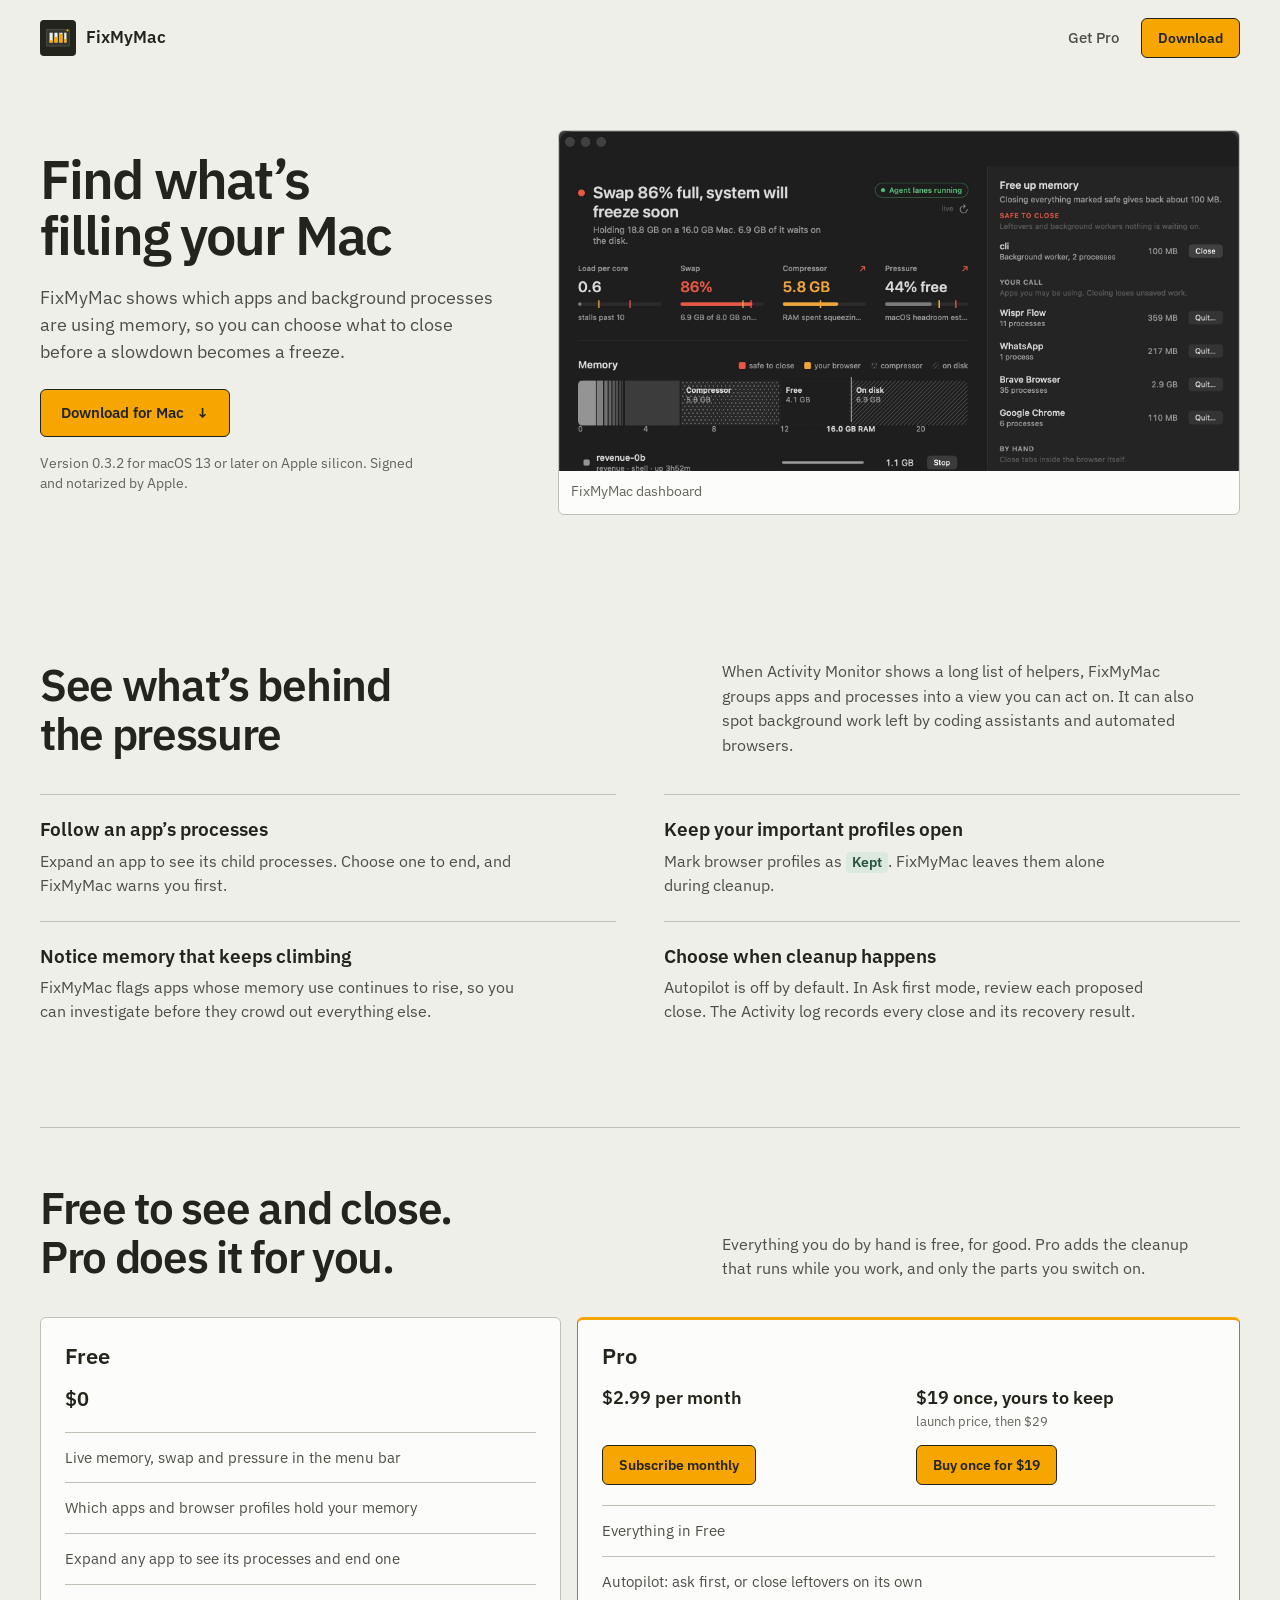
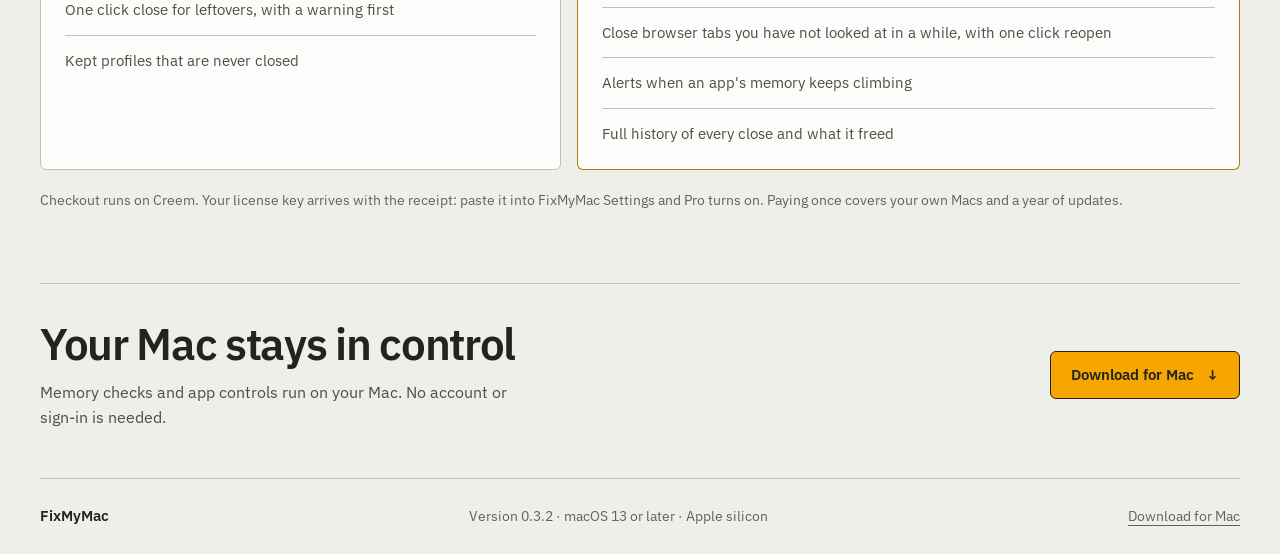
==== commit 07d6d9a6: "site: publish 38ab8d4" ====
--- a/index.html
+++ b/index.html
@@ -36,7 +36,7 @@
           <h1 id="hero-title">Find what’s filling your Mac</h1>
           <p class="lede">FixMyMac shows which apps and background processes are using memory, so you can choose what to close before a slowdown becomes a freeze.</p>
           <a class="button" href="https://fixmymac.pro/FixMyMac.dmg" download>Download for Mac <span aria-hidden="true">↓</span></a>
-          <p class="requirements">Version 0.3.1 for macOS 13 or later on Apple silicon. Signed and notarized by Apple.</p>
+          <p class="requirements">Version 0.3.2 for macOS 13 or later on Apple silicon. Signed and notarized by Apple.</p>
         </div>
 
         <figure class="panel product-shot">
@@ -127,7 +127,7 @@
 
     <footer class="site-footer">
       <a class="footer-brand" href="./">FixMyMac</a>
-      <span>Version 0.3.1 · macOS 13 or later · Apple silicon</span>
+      <span>Version 0.3.2 · macOS 13 or later · Apple silicon</span>
       <a href="https://fixmymac.pro/FixMyMac.dmg" download>Download for Mac</a>
     </footer>
   </body>
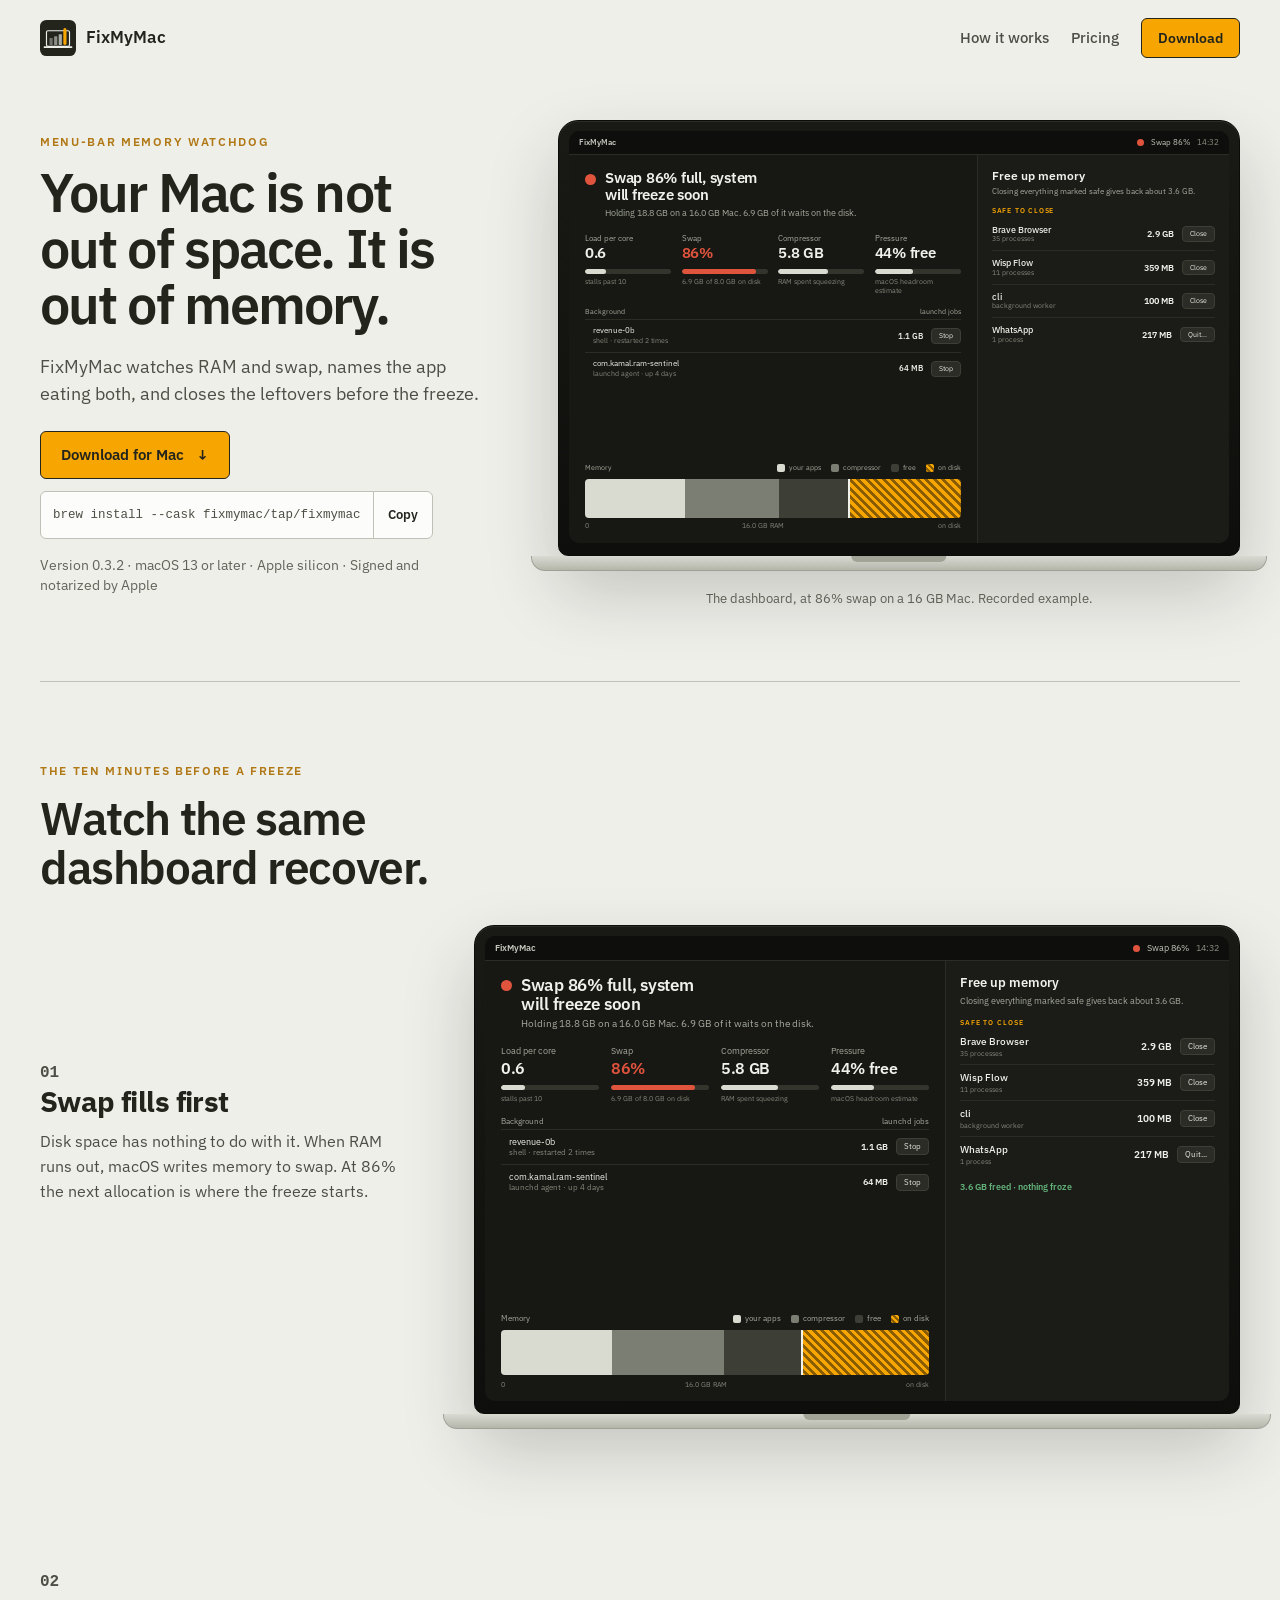
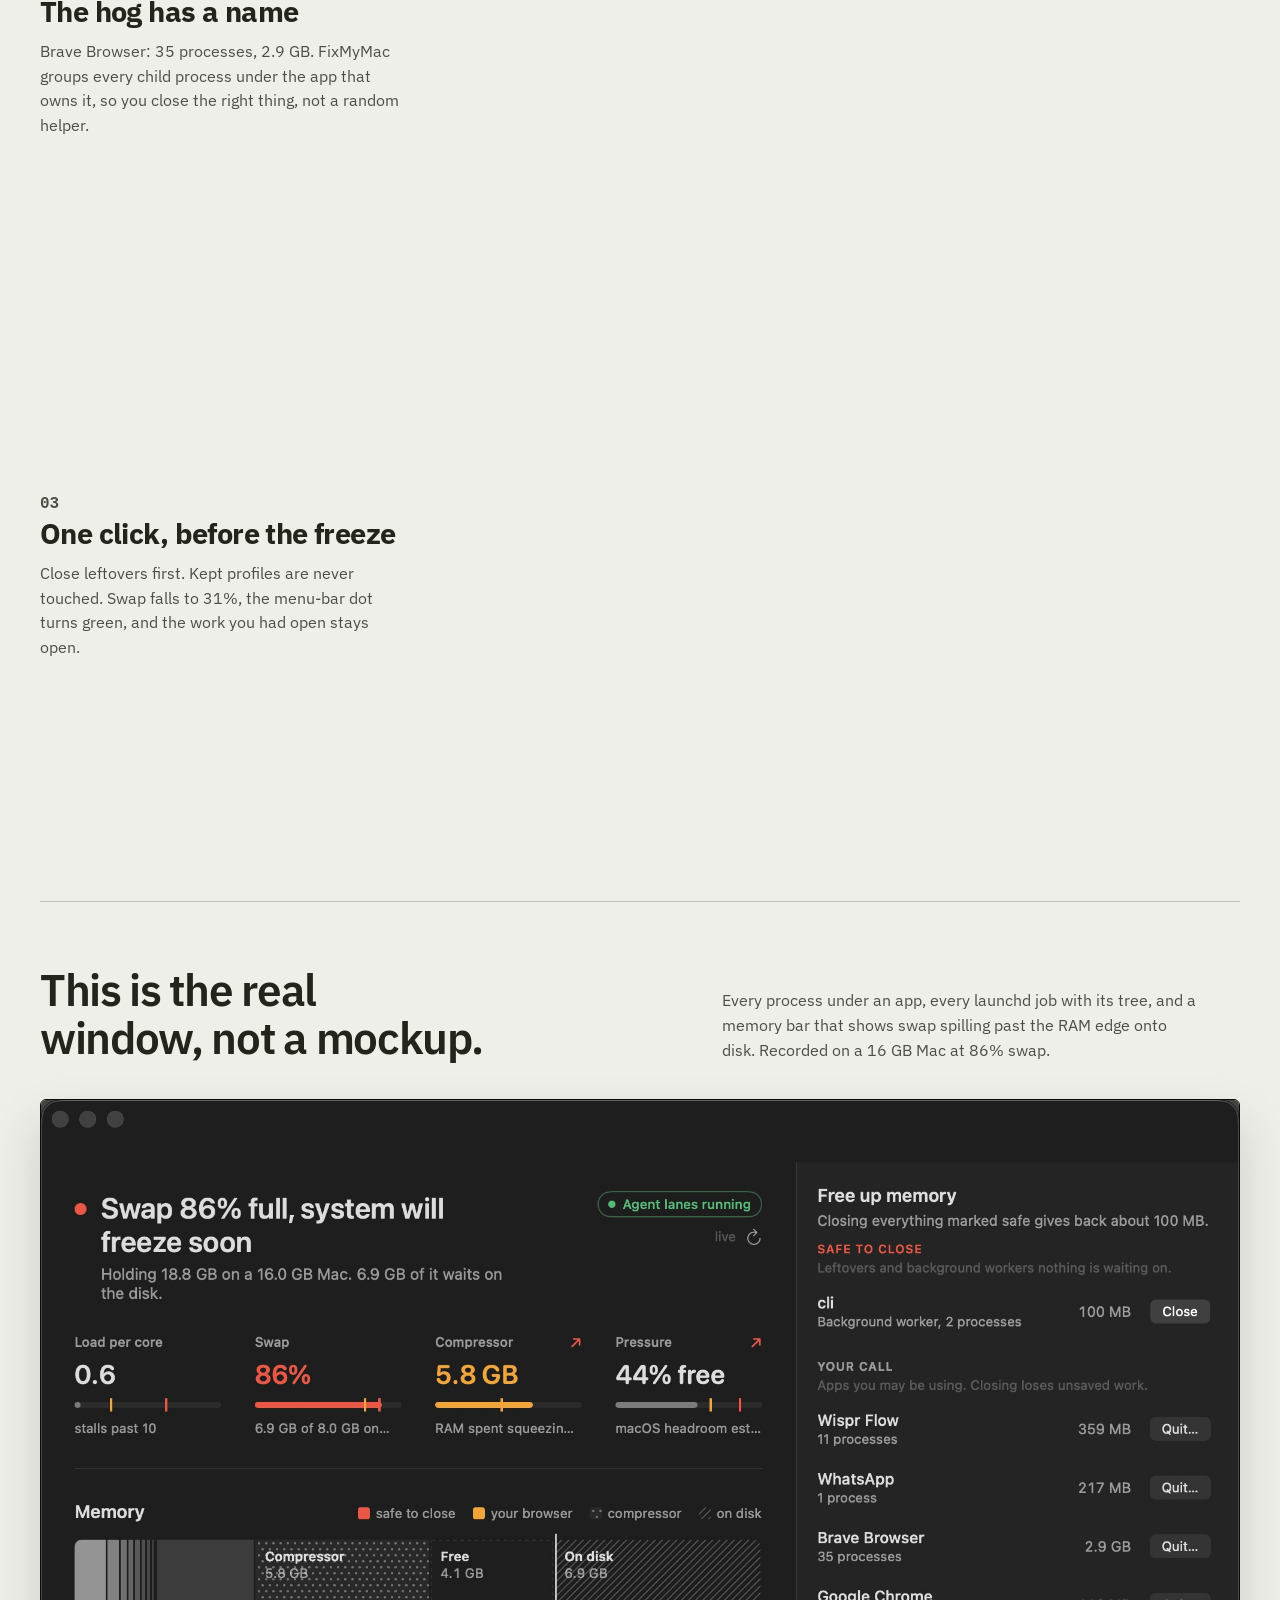
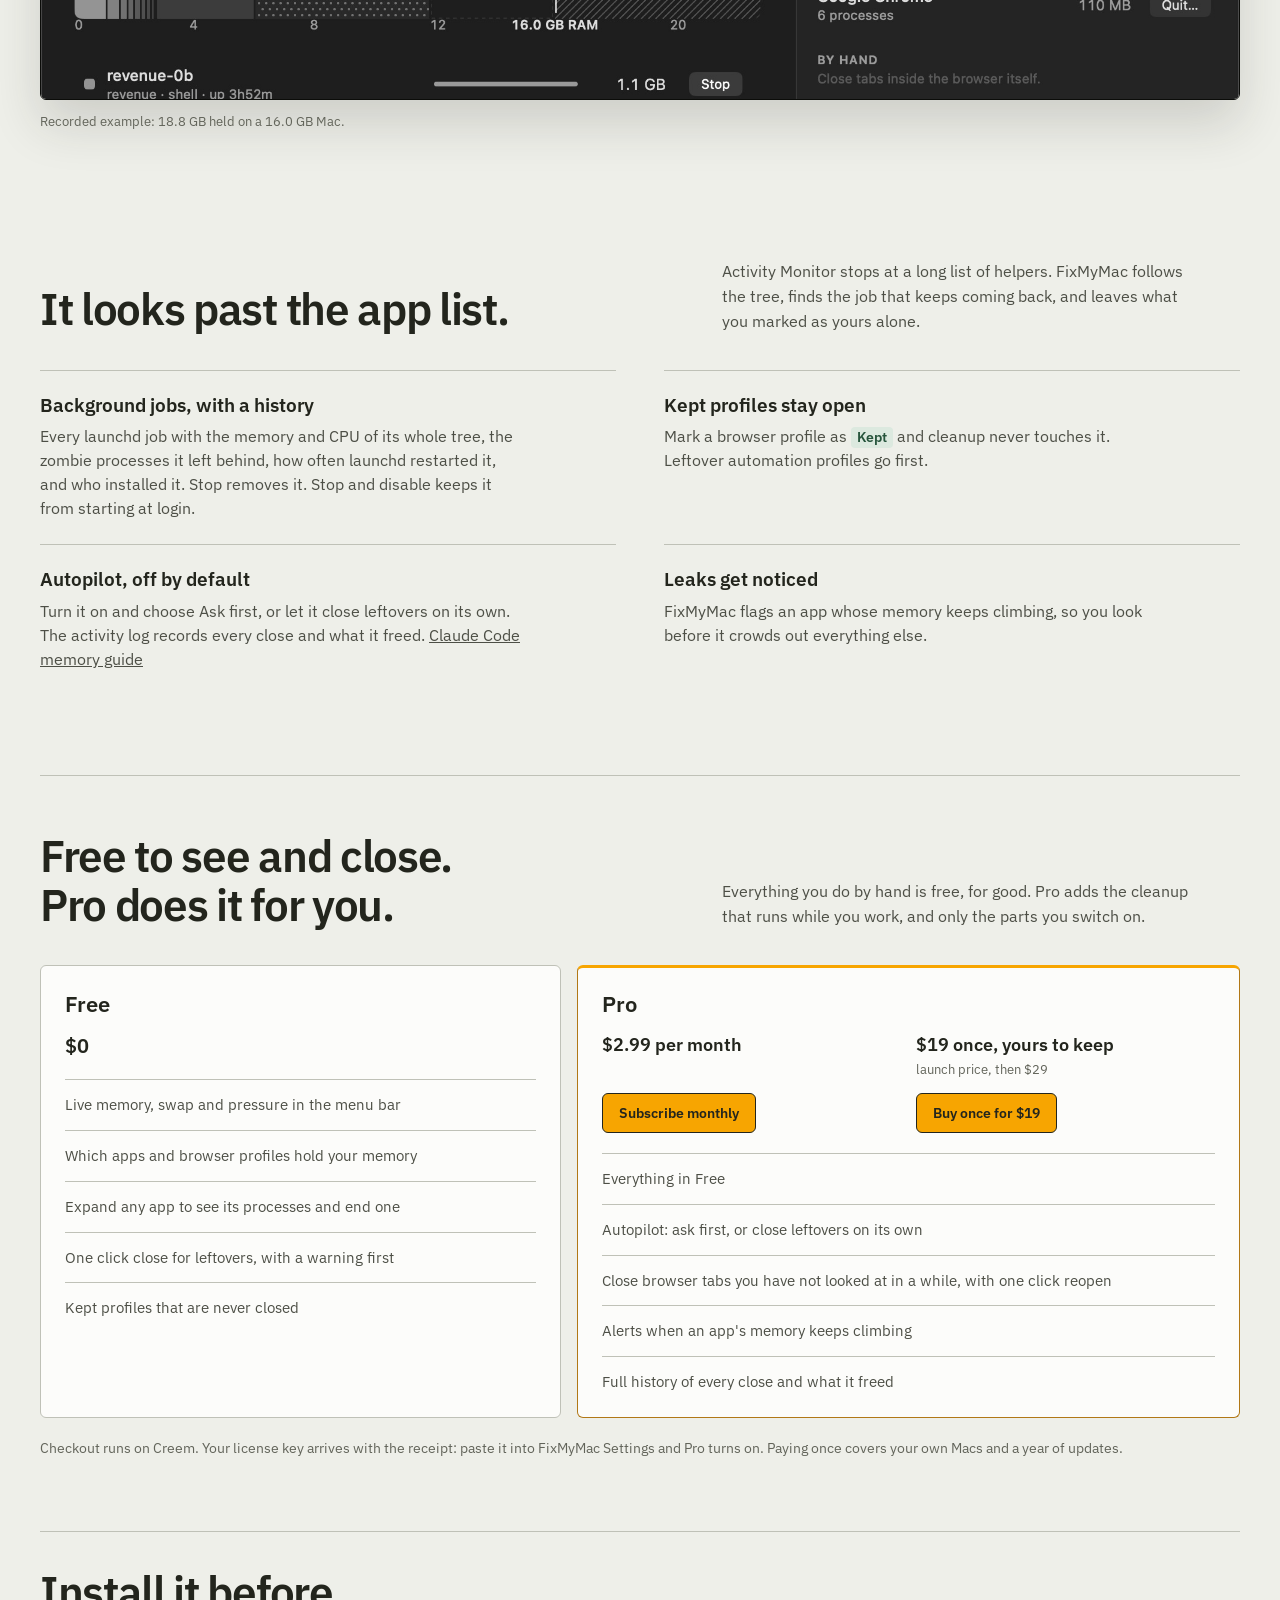
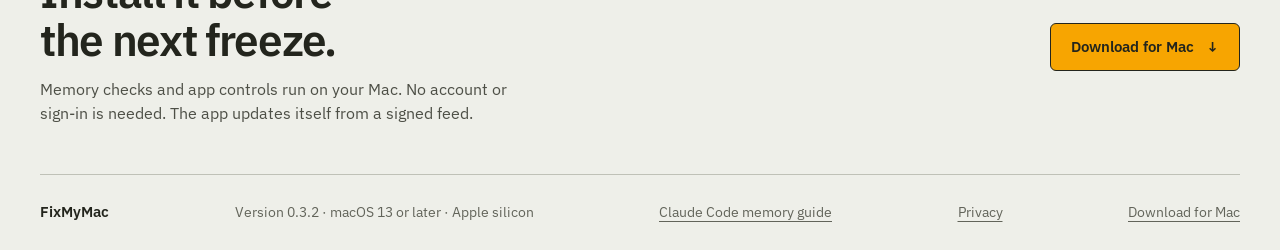
==== commit d313dbf4: "site: publish 9814a2a" ====
--- a/index.html
+++ b/index.html
@@ -8,9 +8,11 @@
     <meta property="og:type" content="website">
     <meta property="og:title" content="FixMyMac for Mac">
     <meta property="og:description" content="See what's filling your Mac's memory, then choose what to close.">
-    <meta name="twitter:card" content="summary">
+    <meta property="og:image" content="https://fixmymac.pro/assets/fixmymac-mark-1024.png">
+    <meta name="twitter:card" content="summary_large_image">
     <meta name="twitter:title" content="FixMyMac for Mac">
     <meta name="twitter:description" content="See what's filling your Mac's memory, then choose what to close.">
+    <meta name="twitter:image" content="https://fixmymac.pro/assets/fixmymac-mark-1024.png">
     <title>FixMyMac for Mac | Find what's filling your memory</title>
     <link rel="icon" type="image/svg+xml" href="./ram-sentinel-mark.svg">
     <link rel="preconnect" href="https://fonts.googleapis.com">
@@ -25,47 +27,250 @@
         <span>FixMyMac</span>
       </a>
       <nav aria-label="Main navigation">
-        <a class="nav-link" href="#pricing">Get Pro</a>
-        <a class="button button-small" href="https://fixmymac.pro/FixMyMac.dmg" download>Download</a>
+        <a class="nav-link" href="#how">How it works</a>
+        <a class="nav-link" href="#pricing">Pricing</a>
+        <a class="button button-small" href="https://fixmymac.pro/download" download>Download</a>
       </nav>
     </header>
 
     <main>
       <section class="hero" aria-labelledby="hero-title">
         <div class="hero-copy">
-          <h1 id="hero-title">Find what’s filling your Mac</h1>
-          <p class="lede">FixMyMac shows which apps and background processes are using memory, so you can choose what to close before a slowdown becomes a freeze.</p>
-          <a class="button" href="https://fixmymac.pro/FixMyMac.dmg" download>Download for Mac <span aria-hidden="true">↓</span></a>
-          <p class="requirements">Version 0.3.2 for macOS 13 or later on Apple silicon. Signed and notarized by Apple.</p>
-        </div>
-
-        <figure class="panel product-shot">
-          <img src="./assets/dashboard.jpg" width="2000" height="1000" alt="FixMyMac dashboard showing memory pressure, swap use, a memory map, and apps that can be reviewed or closed." fetchpriority="high">
-          <figcaption>FixMyMac dashboard</figcaption>
+          <p class="eyebrow">Menu-bar memory watchdog</p>
+          <h1 id="hero-title">Your Mac is not out of space. It is out of memory.</h1>
+          <p class="lede">FixMyMac watches RAM and swap, names the app eating both, and closes the leftovers before the freeze.</p>
+          <div class="hero-actions">
+            <a class="button" href="https://fixmymac.pro/download" download>Download for Mac <span aria-hidden="true">↓</span></a>
+            <button class="brew-copy" type="button" data-copy="brew install --cask fixmymac/tap/fixmymac">
+              <code>brew install --cask fixmymac/tap/fixmymac</code>
+              <span class="brew-copy-label">Copy</span>
+            </button>
+          </div>
+          <p class="requirements">Version 0.3.2 · macOS 13 or later · Apple silicon · Signed and notarized by Apple</p>
+        </div>
+
+        <div class="hero-stage">
+          <div class="macbook macbook-hero" data-screen-state="critical" aria-hidden="true">
+            <div class="macbook-lid">
+              <div class="screen">
+                <div class="menubar">
+                  <span class="mb-app">FixMyMac</span>
+                  <span class="mb-status"><span class="status-dot"></span><span data-swap-label>Swap 86%</span><span class="mb-clock">14:32</span></span>
+                </div>
+                <div class="dash">
+                  <div class="dash-main">
+                    <div class="dash-head">
+                      <span class="status-dot status-dot-lg"></span>
+                      <div>
+                        <h2 data-headline>Swap 86% full, system will freeze soon</h2>
+                        <p data-sub>Holding 18.8 GB on a 16.0 GB Mac. 6.9 GB of it waits on the disk.</p>
+                      </div>
+                    </div>
+                    <div class="metrics">
+                      <div class="metric">
+                        <span class="metric-label">Load per core</span>
+                        <strong>0.6</strong>
+                        <span class="meter"><i style="--fill:24%"></i></span>
+                        <small>stalls past 10</small>
+                      </div>
+                      <div class="metric metric-alert">
+                        <span class="metric-label">Swap</span>
+                        <strong data-swap-value>86%</strong>
+                        <span class="meter"><i style="--fill:86%" data-swap-meter></i></span>
+                        <small>6.9 GB of 8.0 GB on disk</small>
+                      </div>
+                      <div class="metric">
+                        <span class="metric-label">Compressor</span>
+                        <strong>5.8 GB</strong>
+                        <span class="meter"><i style="--fill:58%"></i></span>
+                        <small>RAM spent squeezing</small>
+                      </div>
+                      <div class="metric">
+                        <span class="metric-label">Pressure</span>
+                        <strong>44% free</strong>
+                        <span class="meter"><i style="--fill:44%"></i></span>
+                        <small>macOS headroom estimate</small>
+                      </div>
+                    </div>
+<div class="bg">
+                      <div class="bg-head"><span>Background</span><span>launchd jobs</span></div>
+                      <div class="bg-row"><span class="job-dot"></span><span class="bg-name">revenue-0b<small>shell · restarted 2 times</small></span><b>1.1 GB</b><button type="button" tabindex="-1">Stop</button></div>
+                      <div class="bg-row"><span class="job-dot"></span><span class="bg-name">com.kamal.ram-sentinel<small>launchd agent · up 4 days</small></span><b>64 MB</b><button type="button" tabindex="-1">Stop</button></div>
+                    </div>
+                                        <div class="memory">
+                      <div class="memory-head">
+                        <span>Memory</span>
+                        <span class="legend"><i class="lg-apps"></i>your apps <i class="lg-comp"></i>compressor <i class="lg-free"></i>free <i class="lg-disk"></i>on disk</span>
+                      </div>
+                      <div class="mem-bar">
+                        <span class="seg seg-apps" data-seg-apps style="--w:38%"></span>
+                        <span class="seg seg-comp" style="--w:36%"></span>
+                        <span class="seg seg-free" style="--w:26%"></span>
+                        <span class="seg seg-disk" data-seg-disk style="--w:43%"></span>
+                      </div>
+                      <div class="mem-axis"><span>0</span><span>16.0 GB RAM</span><span>on disk</span></div>
+                    </div>
+                  </div>
+                  <aside class="dash-side">
+                    <h3>Free up memory</h3>
+                    <p class="side-sub" data-side-sub>Closing everything marked safe gives back about 3.6 GB.</p>
+                    <p class="side-label">SAFE TO CLOSE</p>
+                    <ul class="hogs">
+                      <li data-hog="brave"><span class="hog-name">Brave Browser<small>35 processes</small></span><b>2.9 GB</b><button type="button" tabindex="-1">Close</button></li>
+                      <li data-hog="wisp"><span class="hog-name">Wisp Flow<small>11 processes</small></span><b>359 MB</b><button type="button" tabindex="-1">Close</button></li>
+                      <li data-hog="cli"><span class="hog-name">cli<small>background worker</small></span><b>100 MB</b><button type="button" tabindex="-1">Close</button></li>
+                      <li data-hog="whatsapp"><span class="hog-name">WhatsApp<small>1 process</small></span><b>217 MB</b><button type="button" tabindex="-1">Quit...</button></li>
+                    </ul>
+                    <p class="freed" data-freed>3.6 GB freed · nothing froze</p>
+                  </aside>
+                </div>
+              </div>
+            </div>
+            <div class="macbook-base"></div>
+          </div>
+          <p class="stage-caption">The dashboard, at 86% swap on a 16 GB Mac. Recorded example.</p>
+        </div>
+      </section>
+
+      <section class="story" id="how" aria-labelledby="story-title">
+        <div class="story-intro">
+          <p class="eyebrow">The ten minutes before a freeze</p>
+          <h2 id="story-title">Watch the same dashboard recover.</h2>
+        </div>
+        <div class="story-track">
+          <div class="story-steps">
+            <article class="story-step" data-step="1">
+              <p class="step-num">01</p>
+              <h3>Swap fills first</h3>
+              <p>Disk space has nothing to do with it. When RAM runs out, macOS writes memory to swap. At 86% the next allocation is where the freeze starts.</p>
+            </article>
+            <article class="story-step" data-step="2">
+              <p class="step-num">02</p>
+              <h3>The hog has a name</h3>
+              <p>Brave Browser: 35 processes, 2.9 GB. FixMyMac groups every child process under the app that owns it, so you close the right thing, not a random helper.</p>
+            </article>
+            <article class="story-step" data-step="3">
+              <p class="step-num">03</p>
+              <h3>One click, before the freeze</h3>
+              <p>Close leftovers first. Kept profiles are never touched. Swap falls to 31%, the menu-bar dot turns green, and the work you had open stays open.</p>
+            </article>
+          </div>
+
+          <div class="story-stage">
+            <div class="macbook macbook-story" data-screen-state="critical" aria-hidden="true">
+              <div class="macbook-lid">
+                <div class="screen">
+                  <div class="menubar">
+                    <span class="mb-app">FixMyMac</span>
+                    <span class="mb-status"><span class="status-dot"></span><span data-swap-label>Swap 86%</span><span class="mb-clock">14:32</span></span>
+                  </div>
+                  <div class="dash">
+                    <div class="dash-main">
+                      <div class="dash-head">
+                        <span class="status-dot status-dot-lg"></span>
+                        <div>
+                          <h2 data-headline>Swap 86% full, system will freeze soon</h2>
+                          <p data-sub>Holding 18.8 GB on a 16.0 GB Mac. 6.9 GB of it waits on the disk.</p>
+                        </div>
+                      </div>
+                      <div class="metrics">
+                        <div class="metric">
+                          <span class="metric-label">Load per core</span>
+                          <strong>0.6</strong>
+                          <span class="meter"><i style="--fill:24%"></i></span>
+                          <small>stalls past 10</small>
+                        </div>
+                        <div class="metric metric-alert">
+                          <span class="metric-label">Swap</span>
+                          <strong data-swap-value>86%</strong>
+                          <span class="meter"><i style="--fill:86%" data-swap-meter></i></span>
+                          <small>6.9 GB of 8.0 GB on disk</small>
+                        </div>
+                        <div class="metric">
+                          <span class="metric-label">Compressor</span>
+                          <strong>5.8 GB</strong>
+                          <span class="meter"><i style="--fill:58%"></i></span>
+                          <small>RAM spent squeezing</small>
+                        </div>
+                        <div class="metric">
+                          <span class="metric-label">Pressure</span>
+                          <strong>44% free</strong>
+                          <span class="meter"><i style="--fill:44%"></i></span>
+                          <small>macOS headroom estimate</small>
+                        </div>
+                      </div>
+<div class="bg">
+                      <div class="bg-head"><span>Background</span><span>launchd jobs</span></div>
+                      <div class="bg-row"><span class="job-dot"></span><span class="bg-name">revenue-0b<small>shell · restarted 2 times</small></span><b>1.1 GB</b><button type="button" tabindex="-1">Stop</button></div>
+                      <div class="bg-row"><span class="job-dot"></span><span class="bg-name">com.kamal.ram-sentinel<small>launchd agent · up 4 days</small></span><b>64 MB</b><button type="button" tabindex="-1">Stop</button></div>
+                    </div>
+                                          <div class="memory">
+                        <div class="memory-head">
+                          <span>Memory</span>
+                          <span class="legend"><i class="lg-apps"></i>your apps <i class="lg-comp"></i>compressor <i class="lg-free"></i>free <i class="lg-disk"></i>on disk</span>
+                        </div>
+                        <div class="mem-bar">
+                          <span class="seg seg-apps" data-seg-apps style="--w:38%"></span>
+                          <span class="seg seg-comp" style="--w:36%"></span>
+                          <span class="seg seg-free" style="--w:26%"></span>
+                          <span class="seg seg-disk" data-seg-disk style="--w:43%"></span>
+                        </div>
+                        <div class="mem-axis"><span>0</span><span>16.0 GB RAM</span><span>on disk</span></div>
+                      </div>
+                    </div>
+                    <aside class="dash-side">
+                      <h3>Free up memory</h3>
+                      <p class="side-sub" data-side-sub>Closing everything marked safe gives back about 3.6 GB.</p>
+                      <p class="side-label">SAFE TO CLOSE</p>
+                      <ul class="hogs">
+                        <li data-hog="brave"><span class="hog-name">Brave Browser<small>35 processes</small></span><b>2.9 GB</b><button type="button" tabindex="-1">Close</button></li>
+                        <li data-hog="wisp"><span class="hog-name">Wisp Flow<small>11 processes</small></span><b>359 MB</b><button type="button" tabindex="-1">Close</button></li>
+                        <li data-hog="cli"><span class="hog-name">cli<small>background worker</small></span><b>100 MB</b><button type="button" tabindex="-1">Close</button></li>
+                        <li data-hog="whatsapp"><span class="hog-name">WhatsApp<small>1 process</small></span><b>217 MB</b><button type="button" tabindex="-1">Quit...</button></li>
+                      </ul>
+                      <p class="freed" data-freed>3.6 GB freed · nothing froze</p>
+                    </aside>
+                  </div>
+                </div>
+              </div>
+              <div class="macbook-base"></div>
+            </div>
+          </div>
+        </div>
+      </section>
+
+      <section class="evidence" aria-labelledby="evidence-title">
+        <div class="section-intro">
+          <h2 id="evidence-title">This is the real window, not a mockup.</h2>
+          <p>Every process under an app, every launchd job with its tree, and a memory bar that shows swap spilling past the RAM edge onto disk. Recorded on a 16 GB Mac at 86% swap.</p>
+        </div>
+        <figure class="evidence-shot">
+          <img src="./assets/dashboard.jpg" width="2000" height="1000" alt="FixMyMac dashboard showing 86% swap, a memory map split by app, compressor, free memory and disk, and a list of apps that can be closed." loading="lazy">
+          <figcaption>Recorded example: 18.8 GB held on a 16.0 GB Mac.</figcaption>
         </figure>
       </section>
 
       <section class="capabilities" aria-labelledby="capabilities-title">
         <div class="section-intro">
-          <h2 id="capabilities-title">See what’s behind the pressure</h2>
-          <p>When Activity Monitor shows a long list of helpers, FixMyMac groups apps and processes into a view you can act on. It can also spot background work left by coding assistants and automated browsers.</p>
+          <h2 id="capabilities-title">It looks past the app list.</h2>
+          <p>Activity Monitor stops at a long list of helpers. FixMyMac follows the tree, finds the job that keeps coming back, and leaves what you marked as yours alone.</p>
         </div>
         <div class="capability-list">
           <article>
-            <h3>Follow an app’s processes</h3>
-            <p>Expand an app to see its child processes. Choose one to end, and FixMyMac warns you first.</p>
+            <h3>Background jobs, with a history</h3>
+            <p>Every launchd job with the memory and CPU of its whole tree, the zombie processes it left behind, how often launchd restarted it, and who installed it. Stop removes it. Stop and disable keeps it from starting at login.</p>
           </article>
           <article>
-            <h3>Keep your important profiles open</h3>
-            <p>Mark browser profiles as <span class="chip">Kept</span>. FixMyMac leaves them alone during cleanup.</p>
+            <h3>Kept profiles stay open</h3>
+            <p>Mark a browser profile as <span class="chip">Kept</span> and cleanup never touches it. Leftover automation profiles go first.</p>
           </article>
           <article>
-            <h3>Notice memory that keeps climbing</h3>
-            <p>FixMyMac flags apps whose memory use continues to rise, so you can investigate before they crowd out everything else.</p>
+            <h3>Autopilot, off by default</h3>
+            <p>Turn it on and choose Ask first, or let it close leftovers on its own. The activity log records every close and what it freed. <a href="https://fixmymac.pro/claude-code-memory-mac">Claude Code memory guide</a></p>
           </article>
           <article>
-            <h3>Choose when cleanup happens</h3>
-            <p>Autopilot is off by default. In Ask first mode, review each proposed close. The Activity log records every close and its recovery result.</p>
+            <h3>Leaks get noticed</h3>
+            <p>FixMyMac flags an app whose memory keeps climbing, so you look before it crowds out everything else.</p>
           </article>
         </div>
       </section>
@@ -117,18 +322,24 @@
 
       <section class="local-run" aria-labelledby="local-title">
         <div>
-          <h2 id="local-title">Your Mac stays in control</h2>
-          <p>Memory checks and app controls run on your Mac. No account or sign-in is needed.</p>
-        </div>
-        <a class="button" href="https://fixmymac.pro/FixMyMac.dmg" download>Download for Mac <span aria-hidden="true">↓</span></a>
-      </section>
-
+          <h2 id="local-title">Install it before the next freeze.</h2>
+          <p>Memory checks and app controls run on your Mac. No account or sign-in is needed. The app updates itself from a signed feed.</p>
+        </div>
+        <a class="button" href="https://fixmymac.pro/download" download>Download for Mac <span aria-hidden="true">↓</span></a>
+      </section>
     </main>
 
     <footer class="site-footer">
       <a class="footer-brand" href="./">FixMyMac</a>
       <span>Version 0.3.2 · macOS 13 or later · Apple silicon</span>
-      <a href="https://fixmymac.pro/FixMyMac.dmg" download>Download for Mac</a>
+      <a href="https://fixmymac.pro/claude-code-memory-mac">Claude Code memory guide</a>
+      <a href="https://fixmymac.pro/privacy">Privacy</a>
+      <a href="https://fixmymac.pro/download" download>Download for Mac</a>
     </footer>
+    <script src="./app.js"></script>
+    <script>
+      const ref = new URLSearchParams(location.search).get('ref');
+      if (ref) for (const a of document.querySelectorAll('a[href="https://fixmymac.pro/download"]')) a.href = 'https://fixmymac.pro/download?ref=' + encodeURIComponent(ref);
+    </script>
   </body>
 </html>
--- a/style.css
+++ b/style.css
@@ -107,6 +107,10 @@
 .plan-price { margin: 0; font-size: 20px; font-weight: 600; line-height: 1.3; }
 .pro-prices { display: grid; grid-template-columns: repeat(2, minmax(0, 1fr)); gap: 16px; }
 .pro-prices .plan-price { font-size: 18px; }
+.thanks { max-width: 720px; padding-block: 64px 80px; }
+.thanks h1 { max-width: 20ch; }
+.steps { margin: 28px 0 24px; padding-left: 22px; display: grid; gap: 14px; color: var(--color-body); font-size: 17px; line-height: 1.5; }
+.thanks-download { display: flex; flex-wrap: wrap; align-items: center; gap: 12px; margin: 28px 0 0; color: var(--color-muted); }
 .pro-option { display: grid; align-content: space-between; justify-items: start; gap: 14px; }
 .nav-link { margin-right: 18px; color: var(--color-body); font-size: 15px; font-weight: 500; text-decoration: none; white-space: nowrap; }
 .nav-link:hover { color: var(--color-accent-hover); }
@@ -131,6 +135,25 @@
 }
 .site-footer a { text-underline-offset: 4px; }
 .site-footer .footer-brand { color: var(--color-ink); font-size: 15px; font-weight: 600; text-decoration: none; }
+.doc { max-width: 760px; padding-block: 56px 80px; }
+.doc h1 { max-width: 20ch; }
+.doc h2 { margin: 48px 0 14px; font-size: clamp(26px, 2.6vw, 32px); letter-spacing: -.02em; line-height: 1.15; }
+.doc h3 { margin: 24px 0 6px; font-size: 18px; font-weight: 600; line-height: 1.3; }
+.doc p, .doc-list { max-width: 64ch; color: var(--color-body); font-size: 17px; line-height: 1.6; }
+.doc-list { padding-left: 22px; display: grid; gap: 8px; }
+.doc a:not(.button) { text-underline-offset: 3px; }
+.doc-meta { color: var(--color-muted); font-size: 14px !important; }
+.doc-aside { padding: 14px 16px; border-left: 3px solid var(--color-accent); background: var(--surface); border-radius: var(--radius-small); }
+.doc code { padding: 1px 5px; border-radius: var(--radius-small); background: var(--surface); border: 1px solid var(--color-line); font-size: .88em; overflow-wrap: anywhere; }
+.doc pre { margin: 0 0 16px; padding: 14px 16px; overflow-x: auto; border: 1px solid var(--color-line); border-radius: var(--radius-medium); background: var(--color-ink); }
+.doc pre code { padding: 0; border: 0; background: none; color: var(--color-canvas); font-size: 14px; overflow-wrap: normal; white-space: pre; }
+.doc-table { margin-bottom: 16px; overflow-x: auto; border: 1px solid var(--color-line); border-radius: var(--radius-medium); background: var(--surface); }
+.doc table { width: 100%; border-collapse: collapse; font-size: 15px; line-height: 1.45; }
+.doc th, .doc td { padding: 12px 14px; border-bottom: 1px solid var(--color-line); text-align: left; vertical-align: top; color: var(--color-body); }
+.doc th { color: var(--color-ink); font-weight: 600; }
+.doc tr:last-child td { border-bottom: 0; }
+.doc-product { margin-top: 56px; padding-top: 8px; border-top: 1px solid var(--color-line); }
+.doc-product .plan h3 { margin: 0 0 8px; }
 
 @media (max-width: 900px) {
   :root { --page-gutter: 24px; }
@@ -173,3 +196,276 @@
 @media (prefers-reduced-motion: reduce) {
   *, *::before, *::after { scroll-behavior: auto !important; animation-duration: .01ms !important; animation-iteration-count: 1 !important; transition-duration: .01ms !important; }
 }
+
+/* Product stage: MacBook, dashboard, scroll story */
+
+.eyebrow {
+  margin: 0 0 14px;
+  color: var(--color-accent-active);
+  font-size: 12px;
+  font-weight: 600;
+  letter-spacing: .14em;
+  text-transform: uppercase;
+}
+
+.hero { padding-block: 44px 72px; }
+.hero h1 { max-width: 16ch; }
+.hero-actions { display: flex; flex-wrap: wrap; align-items: center; gap: 12px; margin-bottom: 0; }
+.brew-copy {
+  display: inline-flex;
+  align-items: stretch;
+  max-width: 100%;
+  min-height: 48px;
+  padding: 0;
+  border: 1px solid var(--color-line);
+  border-radius: var(--radius-medium);
+  background: var(--color-paper);
+  color: var(--color-body);
+  font: inherit;
+  cursor: pointer;
+}
+.brew-copy code {
+  align-self: center;
+  padding: 0 12px;
+  overflow: hidden;
+  font-family: ui-monospace, "SF Mono", Menlo, monospace;
+  font-size: 12.5px;
+  text-overflow: ellipsis;
+  white-space: nowrap;
+}
+.brew-copy-label {
+  display: inline-flex;
+  align-items: center;
+  padding: 0 14px;
+  border-left: 1px solid var(--color-line);
+  color: var(--color-ink);
+  font-size: 13px;
+  font-weight: 600;
+}
+.brew-copy:hover { border-color: var(--color-accent-active); }
+.brew-copy:hover .brew-copy-label { background: var(--color-accent); }
+.brew-copy:focus-visible { outline: 3px solid var(--color-focus); outline-offset: 3px; }
+
+.hero-stage { min-width: 0; }
+.stage-caption { margin: 18px 0 0; color: var(--color-muted); font-size: 13px; text-align: center; }
+
+.macbook { position: relative; width: 100%; max-width: 780px; margin-inline: auto; }
+.macbook-lid {
+  padding: 10px 10px 12px;
+  border: 1px solid #0b0c09;
+  border-radius: 20px 20px 10px 10px;
+  background: linear-gradient(#191a15, #0e0f0c);
+  box-shadow: 0 34px 70px rgba(35, 37, 29, .22), inset 0 1px 0 rgba(255, 255, 255, .08);
+}
+.macbook-base {
+  position: relative;
+  width: 108%;
+  height: 15px;
+  margin-left: -4%;
+  border: 1px solid #9fa196;
+  border-top: 0;
+  border-radius: 0 0 14px 14px;
+  background: linear-gradient(#d9dad2, #b4b6ab);
+}
+.macbook-base::before {
+  content: "";
+  position: absolute;
+  top: 0;
+  left: 50%;
+  width: 13%;
+  height: 6px;
+  transform: translateX(-50%);
+  border-radius: 0 0 7px 7px;
+  background: #a2a498;
+}
+
+.screen {
+  container-type: inline-size;
+  display: flex;
+  flex-direction: column;
+  aspect-ratio: 16 / 10;
+  overflow: hidden;
+  border-radius: 10px;
+  background: #171814;
+  color: #f0f1ea;
+  font-size: clamp(9px, 1.5cqw, 12px);
+  line-height: 1.35;
+}
+
+.menubar {
+  display: flex;
+  align-items: center;
+  justify-content: space-between;
+  gap: 12px;
+  padding: 6px 10px;
+  border-bottom: 1px solid #2a2c25;
+  background: #0e0f0c;
+  color: #c6c8bf;
+  font-size: clamp(8px, 1.2cqw, 10px);
+}
+.mb-app { font-weight: 600; }
+.mb-status { display: flex; align-items: center; gap: 7px; font-variant-numeric: tabular-nums; }
+.mb-clock { color: #8b8e81; }
+.status-dot { width: 7px; height: 7px; border-radius: 50%; background: #e0533d; display: inline-block; flex: 0 0 auto; }
+.status-dot-lg { width: 11px; height: 11px; margin-top: 5px; }
+[data-screen-state="focus"] .status-dot { background: #f7a501; }
+[data-screen-state="ok"] .status-dot { background: #63b37a; }
+
+.dash { display: grid; flex: 1 1 auto; grid-template-columns: minmax(0, 1.62fr) minmax(0, 1fr); min-height: 0; }
+.dash-main { display: flex; min-width: 0; flex-direction: column; padding: 14px 16px 12px; }
+.dash-side { min-width: 0; padding: 13px 14px 12px; border-left: 1px solid #2a2c25; background: #1b1c18; }
+
+.dash-head { display: flex; gap: 9px; }
+.dash-head h2 {
+  max-width: 24ch;
+  margin: 0 0 4px;
+  font-size: clamp(11px, 2.3cqw, 20px);
+  font-weight: 600;
+  letter-spacing: -.015em;
+  line-height: 1.12;
+  text-wrap: balance;
+}
+.dash-head p { margin: 0; color: #a7aa9d; font-size: clamp(8px, 1.35cqw, 11px); line-height: 1.4; }
+
+.metrics { display: grid; grid-template-columns: repeat(4, minmax(0, 1fr)); gap: clamp(8px, 1.6cqw, 16px); margin-top: 14px; }
+.metric { min-width: 0; display: grid; align-content: start; }
+.metric-label { color: #a7aa9d; font-size: clamp(7px, 1.15cqw, 10px); }
+.metric strong { font-size: clamp(12px, 2.2cqw, 20px); font-weight: 600; letter-spacing: -.02em; font-variant-numeric: tabular-nums; }
+.metric small { color: #85887b; font-size: clamp(6px, 1cqw, 9px); line-height: 1.3; }
+.metric-alert strong { color: #e0533d; }
+.meter { display: block; height: 5px; margin: 6px 0 4px; overflow: hidden; border-radius: 3px; background: #33352d; }
+.meter i { display: block; width: var(--fill); height: 100%; border-radius: 3px; background: #d9dbd0; transition: width .6s ease; }
+.metric-alert .meter i { background: #e0533d; }
+[data-screen-state="ok"] .metric-alert strong { color: #63b37a; }
+[data-screen-state="ok"] .metric-alert .meter i { background: #63b37a; }
+
+.memory { margin-top: auto; padding-top: 14px; }
+.memory-head { display: flex; align-items: center; justify-content: space-between; gap: 10px; margin-bottom: 6px; color: #a7aa9d; font-size: clamp(7px, 1.1cqw, 10px); }
+.legend { display: inline-flex; align-items: center; gap: 4px; }
+.legend i { width: 8px; height: 8px; margin-left: 6px; border-radius: 2px; display: inline-block; }
+.lg-apps { background: #d9dbd0; }
+.lg-comp { background: #7b7e72; }
+.lg-free { background: #3d3f36; }
+.lg-disk { background: repeating-linear-gradient(45deg, #f7a501 0 2px, #8a5c00 2px 4px); }
+
+.mem-bar { position: relative; display: flex; height: clamp(30px, 6cqw, 46px); overflow: hidden; border-radius: 4px; background: #33352d; }
+.mem-bar::after {
+  content: "";
+  position: absolute;
+  top: -2px;
+  bottom: -2px;
+  left: 70%;
+  width: 2px;
+  background: #f0f1ea;
+}
+.seg { height: 100%; transition: width .7s ease; }
+.seg-apps { width: var(--w); background: #d9dbd0; }
+.seg-comp { width: var(--w); background: #7b7e72; }
+.seg-free { width: var(--w); background: #3d3f36; }
+.seg-disk { width: var(--w); background: repeating-linear-gradient(45deg, #f7a501 0 3px, #8a5c00 3px 6px); }
+.mem-axis { display: flex; justify-content: space-between; margin-top: 4px; color: #85887b; font-size: clamp(6px, 1cqw, 9px); font-variant-numeric: tabular-nums; }
+.bg { margin-top: 12px; }
+.bg-head { display: flex; justify-content: space-between; margin-bottom: 2px; color: #a7aa9d; font-size: clamp(7px, 1.1cqw, 10px); }
+.bg-row { display: grid; grid-template-columns: auto minmax(0, 1fr) auto auto; align-items: center; gap: 8px; padding: 6px 0; border-top: 1px solid #2a2c25; }
+.bg-name { display: grid; min-width: 0; font-size: clamp(7px, 1.2cqw, 10px); line-height: 1.25; }
+.bg-name small { overflow: hidden; color: #85887b; font-size: .9em; line-height: 1.4; text-overflow: ellipsis; white-space: nowrap; }
+.bg-row b { font-size: clamp(7px, 1.2cqw, 10px); font-weight: 600; font-variant-numeric: tabular-nums; }
+.bg-row button { padding: 2px 7px; border: 1px solid #3d3f36; border-radius: 4px; background: #2a2c25; color: #e9eae3; font: inherit; font-size: clamp(7px, 1.1cqw, 10px); }
+
+.dash-side h3 { margin: 0 0 3px; font-size: clamp(10px, 1.75cqw, 15px); font-weight: 600; }
+.side-sub { margin: 0 0 10px; color: #a7aa9d; font-size: clamp(7px, 1.15cqw, 10px); line-height: 1.4; }
+.side-label { margin: 0 0 2px; color: #f7a501; font-size: clamp(6px, 1cqw, 9px); font-weight: 600; letter-spacing: .12em; }
+.hogs { margin: 0; padding: 0; list-style: none; }
+.hogs li {
+  display: grid;
+  grid-template-columns: minmax(0, 1fr) auto auto;
+  align-items: center;
+  gap: 8px;
+  padding: 6px 0;
+  border-bottom: 1px solid #2a2c25;
+  transition: opacity .3s ease, background-color .3s ease;
+}
+.hogs li:last-child { border-bottom: 0; }
+.hog-name { display: grid; min-width: 0; font-size: clamp(8px, 1.3cqw, 11px); font-weight: 500; }
+.hog-name small { overflow: hidden; color: #85887b; font-size: clamp(6px, 1cqw, 9px); font-weight: 400; text-overflow: ellipsis; white-space: nowrap; }
+.hogs b { font-size: clamp(8px, 1.3cqw, 11px); font-weight: 600; font-variant-numeric: tabular-nums; }
+.hogs button {
+  padding: 2px 7px;
+  border: 1px solid #3d3f36;
+  border-radius: 4px;
+  background: #2a2c25;
+  color: #e9eae3;
+  font: inherit;
+  font-size: clamp(7px, 1.1cqw, 10px);
+}
+[data-screen-state="focus"] .hogs li { opacity: .38; }
+[data-screen-state="focus"] .hogs li[data-hog="brave"] { opacity: 1; background: rgba(247, 165, 1, .1); }
+[data-screen-state="ok"] .hogs li { opacity: .34; }
+[data-screen-state="ok"] .hogs button { visibility: hidden; }
+.freed { margin: 9px 0 0; opacity: 0; color: #63b37a; font-size: clamp(7px, 1.2cqw, 10px); font-weight: 600; transition: opacity .35s ease; }
+[data-screen-state="ok"] .freed { opacity: 1; }
+
+.macbook-hero { animation: stage-rise .7s cubic-bezier(.2, .7, .2, 1) both; }
+.macbook-hero .mem-bar { animation: bar-reveal .8s .15s cubic-bezier(.2, .7, .2, 1) both; transform-origin: left center; }
+.macbook-hero .meter i { animation: meter-reveal .8s .25s cubic-bezier(.2, .7, .2, 1) both; transform-origin: left center; }
+@keyframes stage-rise { from { opacity: 0; transform: translateY(20px) scale(.985); } to { opacity: 1; transform: none; } }
+@keyframes bar-reveal { from { clip-path: inset(0 100% 0 0); } to { clip-path: inset(0 0 0 0); } }
+@keyframes meter-reveal { from { transform: scaleX(.2); opacity: .4; } to { transform: none; opacity: 1; } }
+
+.story { padding-block: 80px 64px; border-top: 1px solid var(--color-line); }
+.story-intro { max-width: 720px; margin-bottom: 32px; }
+.story-intro h2 { margin: 0; font-size: clamp(32px, 3.6vw, 46px); letter-spacing: -.03em; line-height: 1.08; }
+.story-track { display: grid; grid-template-columns: minmax(260px, 370px) minmax(0, 1fr); gap: clamp(28px, 5vw, 64px); align-items: start; }
+.story-steps { min-width: 0; margin-top: -6vh; }
+.story-step { display: flex; min-height: 58vh; flex-direction: column; justify-content: center; transition: opacity .35s ease; }
+.js .story-step { opacity: .42; }
+.js .story-step.is-active { opacity: 1; }
+.step-num { margin: 0 0 10px; color: var(--color-accent-active); font-family: ui-monospace, "SF Mono", Menlo, monospace; font-size: 13px; font-weight: 600; }
+.story-step h3 { margin: 0 0 10px; font-size: clamp(23px, 2.3vw, 31px); letter-spacing: -.02em; line-height: 1.15; }
+.story-step p { max-width: 42ch; margin: 0; color: var(--color-body); font-size: 16px; line-height: 1.55; }
+.story-stage { position: sticky; top: max(84px, calc(50vh - 250px)); min-width: 0; }
+
+.evidence { padding-block: 64px 72px; border-top: 1px solid var(--color-line); }
+.evidence-shot { margin: 0; }
+.evidence-shot img { display: block; width: 100%; height: auto; border: 1px solid #0b0c09; border-radius: var(--radius-medium); box-shadow: 0 24px 50px rgba(35, 37, 29, .16); }
+.evidence-shot figcaption { margin: 12px 0 0; color: var(--color-muted); font-size: 13px; }
+
+@media (max-width: 900px) {
+  .story-track { grid-template-columns: minmax(0, 1fr); gap: 0; }
+  .story-stage { order: -1; position: sticky; top: 0; z-index: 2; padding-block: 6px 10px; background: var(--color-canvas); }
+  .story-step { min-height: 54vh; }
+  .story-intro { margin-bottom: 20px; }
+  .hero-stage { margin-top: 8px; }
+}
+
+@media (max-width: 720px) {
+  .nav-link { display: none; }
+}
+
+@media (max-width: 640px) {
+  .hero { padding-block: 28px 48px; }
+  .brew-copy { width: 100%; }
+  .brew-copy code { flex: 1 1 auto; padding-block: 10px; overflow: visible; line-height: 1.35; text-overflow: clip; white-space: normal; overflow-wrap: anywhere; }
+  .hero-actions .button { width: 100%; }
+  .legend { display: none; }
+  .metrics { grid-template-columns: repeat(2, minmax(0, 1fr)); gap: 10px 14px; }
+  .screen { aspect-ratio: auto; }
+  .bg { display: none; }
+  .dash { grid-template-columns: minmax(0, 1fr); }
+  .dash-side { border-top: 1px solid #2a2c25; border-left: 0; }
+  .macbook-lid { padding: 6px 6px 8px; border-radius: 14px 14px 8px 8px; }
+  .macbook-base { height: 11px; }
+  .stage-caption { font-size: 12px; }
+  .story { padding-block: 52px 40px; }
+  .story-step { min-height: 46vh; }
+}
+
+@media (max-width: 420px) {
+  .dash-side { display: none; }
+  .screen { font-size: 10px; }
+}
+
+@media (prefers-reduced-motion: reduce) {
+  .macbook-hero, .macbook-hero .mem-bar, .macbook-hero .meter i { animation: none; }
+  .seg, .meter i, .hogs li, .freed, .story-step { transition: none; }
+}
